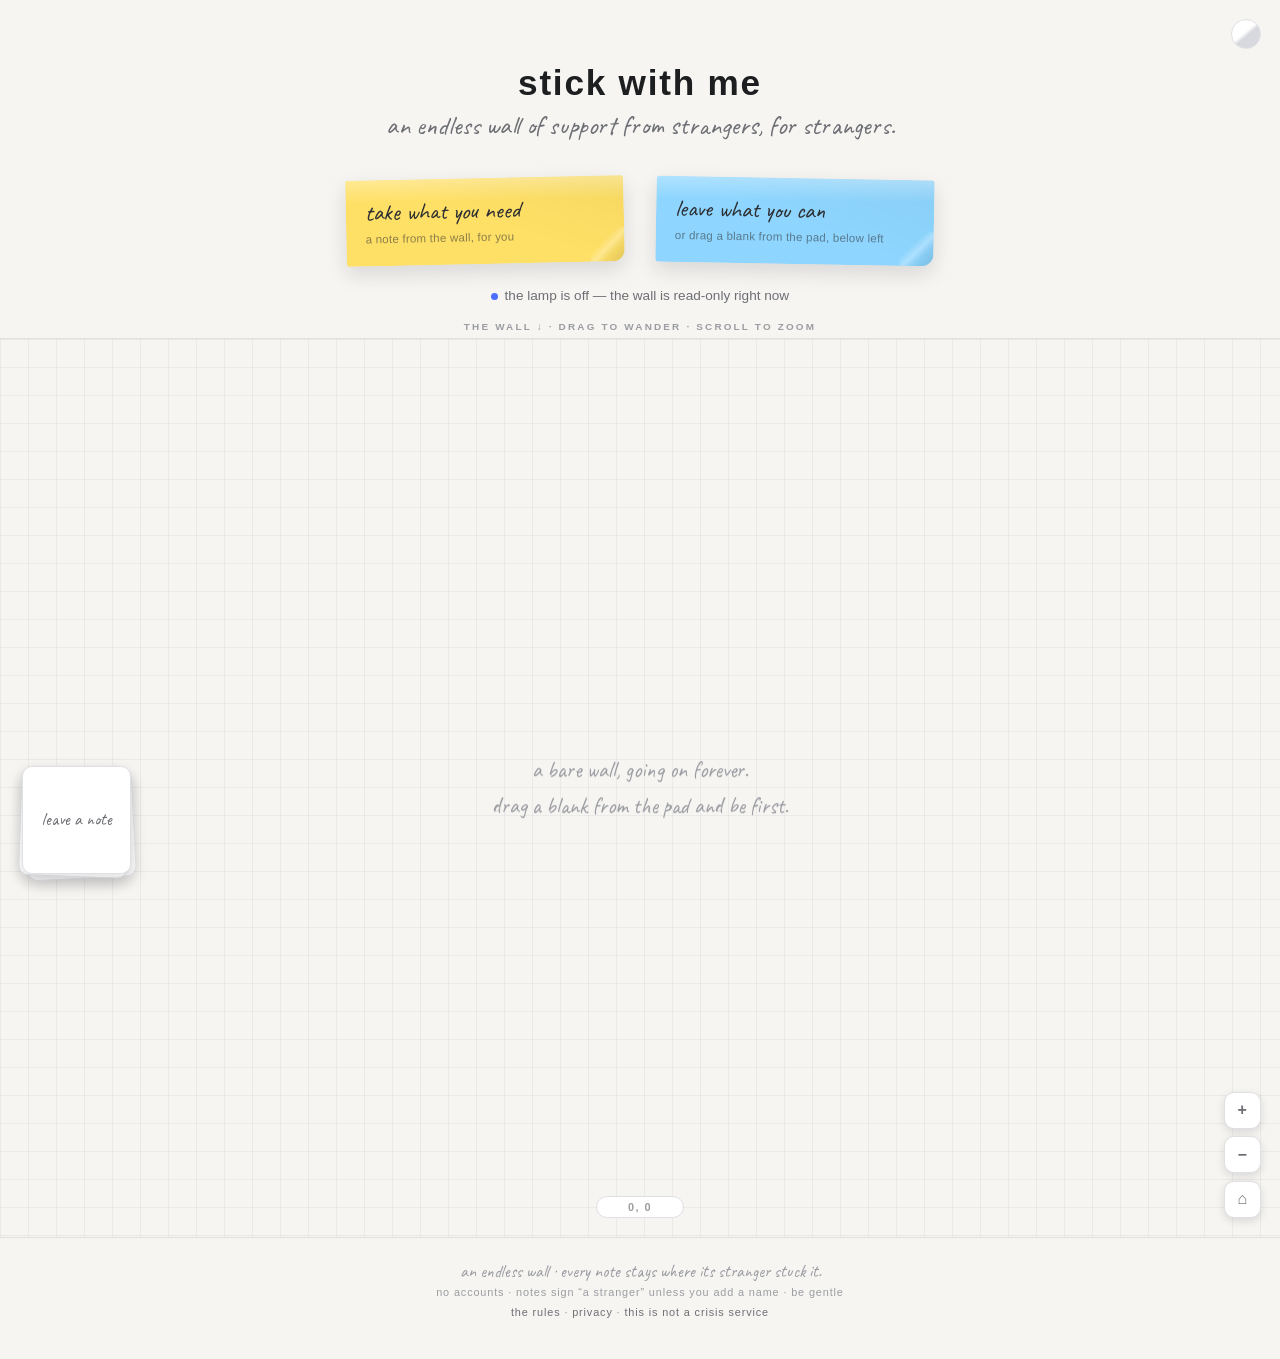
==== index.html @ aca6e8c4 "Rules, privacy, peeling, and a nudgeable draft Two documents the project needed before strangers arr" ====
<!DOCTYPE html>
<html lang="en">
<head>
  <meta charset="utf-8">
  <meta name="viewport" content="width=device-width, initial-scale=1">
  <title>stick with me</title>
  <meta name="description" content="An endless wall of support from strangers, for strangers. Take what you need; leave what you can.">

  <meta property="og:title" content="stick with me">
  <meta property="og:description" content="An endless wall of support from strangers, for strangers. Take what you need; leave what you can.">
  <meta property="og:type" content="website">
  <meta property="og:url" content="https://stick-with-me.com">

  <link rel="icon" href="assets/favicon.svg" type="image/svg+xml">
  <link rel="preload" href="fonts/caveat-400.woff2" as="font" type="font/woff2" crossorigin>
  <link rel="stylesheet" href="styles.css">
  <script>
    (function () {
      var t = localStorage.getItem('swm_theme');
      if (t === 'night') document.documentElement.setAttribute('data-theme', 'night');
    })();
  </script>
</head>
<body>

  <div class="ops">
    <a class="shelf-link" href="#" id="shelfLink" hidden>the shelf</a>
    <button class="lamp" id="lamp" type="button" aria-label="toggle the lamp"></button>
  </div>

  <header class="hero">
    <h1 class="t">stick with me</h1>
    <p class="tag">an endless wall of support from strangers, for strangers.</p>

    <div class="actions">
      <button class="act take" id="actTake" type="button">
        <span class="big">take what you need</span>
        <span class="small">a note from the wall, for you</span>
      </button>
      <button class="act leave" id="actLeave" type="button">
        <span class="big">leave what you can</span>
        <span class="small">or drag a blank from the pad, below left</span>
      </button>
    </div>

    <p class="p"><span class="dot"></span><span id="pres">the lamp is warming up&hellip;</span></p>
    <p class="say" id="say"></p>
    <p class="downhint" aria-hidden="true">the wall &darr; &middot; drag to wander &middot; scroll to zoom</p>
  </header>

  <main class="wall" id="wall" aria-label="the wall">
    <div class="space" id="space"></div>
    <div class="wallops">
      <button id="zin" type="button" aria-label="zoom in">+</button>
      <button id="zout" type="button" aria-label="zoom out">&minus;</button>
      <button id="home" type="button" aria-label="back to the notes">&#8962;</button>
    </div>
    <div class="coords" id="coords" title="where you are — the first note is (0, 0)">0, 0</div>
  </main>

  <div class="pad" id="pad" title="drag a blank onto the wall">
    <div class="sheet s3"></div>
    <div class="sheet s2"></div>
    <div class="sheet s1" id="padTop"><span>leave a note</span></div>
  </div>

  <div class="backbar" id="backbar" hidden><a href="./">back to the open wall</a></div>

  <footer class="tail">
    <p>an endless wall &middot; every note stays where its stranger stuck it.</p>
    <p class="fine">no accounts &middot; notes sign &ldquo;a stranger&rdquo; unless you add a name &middot; be gentle</p>
    <p class="fine links">
      <a href="terms.html">the rules</a> &middot;
      <a href="privacy.html">privacy</a> &middot;
      <a href="terms.html#help">this is not a crisis service</a>
    </p>
  </footer>

  <!-- take-one overlay -->
  <div class="veil" id="veil" hidden>
    <div class="bignote" id="bignote" role="dialog" aria-label="a note for you">
      <svg id="bigSvg" viewBox="0 0 100 100" aria-hidden="true"></svg>
      <p class="txt" id="bigTxt"></p>
      <p class="sg" id="bigSg"></p>
      <p class="where" id="bigWhere"></p>
      <div class="row">
        <button type="button" id="another">another</button>
        <button type="button" id="goThere">go there</button>
        <button type="button" id="keep">keep it</button>
      </div>
    </div>
  </div>

  <!-- the workbench: where your note is made -->
  <div class="veil" id="bench" hidden>
    <div class="benchcard" role="dialog" aria-label="your note">
      <div class="benchnote" id="benchNote">
        <svg id="benchSvg" viewBox="0 0 100 100" aria-hidden="true"></svg>
        <textarea id="bTa" maxlength="300" placeholder="something kind…"></textarea>
      </div>
      <div class="benchside">
        <div class="row modes">
          <button type="button" id="mText" class="fbtn on" title="write">Aa</button>
          <button type="button" id="mDraw" class="fbtn" title="doodle">&#9998;</button>
          <button type="button" id="bUndo" class="fbtn" title="undo stroke" hidden>&#8630;</button>
          <button type="button" id="bWipe" class="fbtn" title="clear doodle" hidden>&#10005;</button>
        </div>
        <div class="row" id="rowPaper"></div>
        <div class="row" id="rowInk"></div>
        <div class="row" id="rowFont"></div>
        <input id="bSign" maxlength="40" type="text" placeholder="— signed (optional)">
        <div class="benchops">
          <button type="button" id="bToss">toss it</button>
          <button type="button" id="bStick">stick it</button>
        </div>
        <p class="benchhint">quiet sets it too — two minutes and it sticks itself.</p>
      </div>
    </div>
  </div>

  <script>
  (function () {
    var WORKER_URL = "https://swm-wall.plotflow-io.workers.dev";
    var qs = new URLSearchParams(location.search);
    var wanted = (qs.get('wall') || '001').replace(/[^0-9]/g, '') || '001';
    var isArchive = qs.has('wall');

    var wallEl = document.getElementById('wall');
    var spaceEl = document.getElementById('space');
    var presEl = document.getElementById('pres');
    var sayEl = document.getElementById('say');
    var padEl = document.getElementById('pad');
    if (isArchive) { document.getElementById('backbar').hidden = false; padEl.hidden = true; }

    document.getElementById('lamp').addEventListener('click', function () {
      var night = document.documentElement.getAttribute('data-theme') === 'night';
      if (night) { document.documentElement.removeAttribute('data-theme'); localStorage.setItem('swm_theme', 'day'); }
      else { document.documentElement.setAttribute('data-theme', 'night'); localStorage.setItem('swm_theme', 'night'); }
    });

    var PAPERS = ['#ffe066', '#ff9fb0', '#8ed6ff', '#b6f2a8', '#ffc78a', '#d9b8ff', '#ffffff'];
    var INKS = ['#2c2d30', '#2456d6', '#c23b57', '#1e7a46', '#6b3fb8'];
    var FONTS = ['hand', 'type', 'plain'];
    function fontClass(f) { return 'f-' + (FONTS.indexOf(f) !== -1 ? f : 'hand'); }

    function el(tag, cls, text) {
      var d = document.createElement(tag);
      if (cls) d.className = cls;
      if (text != null) d.textContent = text;
      return d;
    }
    function tilt(seed) {
      var h = 0;
      for (var i = 0; i < seed.length; i++) h = (h * 31 + seed.charCodeAt(i)) >>> 0;
      return ((h % 500) / 100 - 2.5).toFixed(2);
    }
    function say(msg) {
      sayEl.textContent = msg;
      clearTimeout(say._t);
      say._t = setTimeout(function () { sayEl.textContent = ''; }, 4000);
    }

    /* doodle → svg */
    var SVGNS = 'http://www.w3.org/2000/svg';
    function drawStrokes(svg, strokes) {
      while (svg.firstChild) svg.removeChild(svg.firstChild);
      (strokes || []).forEach(function (s) {
        var pl = document.createElementNS(SVGNS, 'polyline');
        pl.setAttribute('points', s.map(function (p) {
          return (p[0] * 100).toFixed(1) + ',' + (p[1] * 100).toFixed(1);
        }).join(' '));
        svg.appendChild(pl);
      });
    }
    function noteSvg(strokes, ink) {
      var svg = document.createElementNS(SVGNS, 'svg');
      svg.setAttribute('viewBox', '0 0 100 100');
      svg.style.color = ink || INKS[0];
      drawStrokes(svg, strokes);
      return svg;
    }

    /* ---- peel tokens (this browser's own notes, briefly) ---- */
    var peels = {};
    try { peels = JSON.parse(localStorage.getItem('swm_peels') || '{}'); } catch (_) {}
    (function prune() {
      var now = Date.now(), changed = false;
      Object.keys(peels).forEach(function (id) {
        if (!peels[id] || peels[id].e < now) { delete peels[id]; changed = true; }
      });
      if (changed) localStorage.setItem('swm_peels', JSON.stringify(peels));
    })();
    function savePeels() { localStorage.setItem('swm_peels', JSON.stringify(peels)); }

    /* ================= camera =================
       cam is what's rendered; tgt is where the camera wants to be.
       A spring loop eases cam toward tgt — everything glides. */
    var cam = { x: 0, y: 0, z: 1 };
    var tgt = { x: 0, y: 0, z: 1 };
    var ZMIN = 0.2, ZMAX = 2.2;
    var coordsEl = document.getElementById('coords');
    var editingCoords = false;
    function applyCam() {
      spaceEl.style.transform =
        'translate(' + (-cam.x * cam.z) + 'px,' + (-cam.y * cam.z) + 'px) scale(' + cam.z + ')';
      if (!editingCoords) coordsEl.textContent = Math.round(cam.x) + ', ' + Math.round(cam.y);
    }
    var rafOn = false;
    function kick() { if (!rafOn) { rafOn = true; requestAnimationFrame(step); } }
    function step() {
      var dx = tgt.x - cam.x, dy = tgt.y - cam.y, dz = tgt.z - cam.z;
      cam.x += dx * 0.16; cam.y += dy * 0.16; cam.z += dz * 0.22;
      if (Math.abs(dx) < 0.4 && Math.abs(dy) < 0.4 && Math.abs(dz) < 0.0015) {
        cam.x = tgt.x; cam.y = tgt.y; cam.z = tgt.z;
        applyCam(); rafOn = false; return;
      }
      applyCam();
      requestAnimationFrame(step);
    }
    function screenToWorld(cx, cy) {
      var r = wallEl.getBoundingClientRect();
      return {
        x: (cx - (r.left + r.width / 2)) / cam.z + cam.x,
        y: (cy - (r.top + r.height / 2)) / cam.z + cam.y
      };
    }
    function zoomAt(cx, cy, factor) {
      var r = wallEl.getBoundingClientRect();
      var px = cx - (r.left + r.width / 2), py = cy - (r.top + r.height / 2);
      var wx = px / tgt.z + tgt.x, wy = py / tgt.z + tgt.y;
      tgt.z = Math.min(ZMAX, Math.max(ZMIN, tgt.z * factor));
      tgt.x = wx - px / tgt.z;
      tgt.y = wy - py / tgt.z;
      kick();
    }
    function glideTo(x, y, minZ) {
      tgt.x = x; tgt.y = y;
      if (minZ && tgt.z < minZ) tgt.z = 1;
      kick();
    }
    function jumpTo(x, y, z) {
      cam.x = tgt.x = x; cam.y = tgt.y = y;
      if (z) cam.z = tgt.z = z;
      applyCam();
    }
    function goHome(animate) {
      var pts = (st && st.notes.length ? st.notes.slice(-24) : [])
        .concat((st && st.drafts) || []);
      var hx = 0, hy = 0, hz = 1;
      if (pts.length) {
        var minx = 1e9, maxx = -1e9, miny = 1e9, maxy = -1e9, sx = 0, sy = 0;
        pts.forEach(function (p) {
          var px = p.x || 0, py = p.y || 0;
          sx += px; sy += py;
          if (px < minx) minx = px; if (px > maxx) maxx = px;
          if (py < miny) miny = py; if (py > maxy) maxy = py;
        });
        var r = wallEl.getBoundingClientRect();
        var spanX = (maxx - minx) + 700, spanY = (maxy - miny) + 700;
        hx = sx / pts.length;
        hy = sy / pts.length;
        hz = Math.min(1.1, Math.max(ZMIN, Math.min(r.width / spanX, r.height / spanY)));
      }
      if (animate) { tgt.x = hx; tgt.y = hy; tgt.z = hz; kick(); }
      else jumpTo(hx, hy, hz);
    }
    /* type an address, go there */
    coordsEl.addEventListener('click', function () {
      if (editingCoords) return;
      editingCoords = true;
      var input = document.createElement('input');
      input.type = 'text';
      input.value = Math.round(tgt.x) + ', ' + Math.round(tgt.y);
      coordsEl.textContent = '';
      coordsEl.appendChild(input);
      input.focus(); input.select();
      function done(go) {
        if (!editingCoords) return;
        editingCoords = false;
        if (go) {
          var m2 = input.value.match(/(-?\d+(?:\.\d+)?)[,\s]+(-?\d+(?:\.\d+)?)/);
          if (m2) glideTo(parseFloat(m2[1]), parseFloat(m2[2]));
          else say('coordinates look like: 120, -450');
        }
        coordsEl.textContent = Math.round(cam.x) + ', ' + Math.round(cam.y);
      }
      input.addEventListener('keydown', function (e) {
        if (e.key === 'Enter') done(true);
        else if (e.key === 'Escape') done(false);
        e.stopPropagation();
      });
      input.addEventListener('blur', function () { done(false); });
      input.addEventListener('pointerdown', function (e) { e.stopPropagation(); });
    });

    document.getElementById('home').addEventListener('click', function () { goHome(true); });
    document.getElementById('zin').addEventListener('click', function () {
      var r = wallEl.getBoundingClientRect();
      zoomAt(r.left + r.width / 2, r.top + r.height / 2, 1.3);
    });
    document.getElementById('zout').addEventListener('click', function () {
      var r = wallEl.getBoundingClientRect();
      zoomAt(r.left + r.width / 2, r.top + r.height / 2, 1 / 1.3);
    });

    var pans = {}, pinch = null;
    var vel = { x: 0, y: 0, t: 0 };
    wallEl.addEventListener('pointerdown', function (e) {
      if (e.target.closest('.note') || e.target.closest('.wallops') || e.target.closest('.coords')) return;
      pans[e.pointerId] = { x: e.clientX, y: e.clientY };
      wallEl.setPointerCapture(e.pointerId);
      var ids = Object.keys(pans);
      if (ids.length === 2) {
        var a = pans[ids[0]], b = pans[ids[1]];
        pinch = { d: Math.hypot(a.x - b.x, a.y - b.y) };
      }
      vel = { x: 0, y: 0, t: performance.now() };
      tgt.x = cam.x; tgt.y = cam.y; /* grabbing the wall stops any glide */
      wallEl.classList.add('grabbing');
    });
    wallEl.addEventListener('pointermove', function (e) {
      var p = pans[e.pointerId];
      if (!p) return;
      var ids = Object.keys(pans);
      if (ids.length === 1) {
        var dx = (e.clientX - p.x) / cam.z, dy = (e.clientY - p.y) / cam.z;
        cam.x -= dx; cam.y -= dy;
        tgt.x = cam.x; tgt.y = cam.y;   /* rigid under the finger */
        var now = performance.now(), dt = Math.max(1, now - vel.t);
        vel.x = vel.x * 0.6 + (dx / dt) * 0.4;
        vel.y = vel.y * 0.6 + (dy / dt) * 0.4;
        vel.t = now;
        applyCam();
      }
      p.x = e.clientX; p.y = e.clientY;
      if (ids.length === 2 && pinch) {
        var a = pans[ids[0]], b = pans[ids[1]];
        var d = Math.hypot(a.x - b.x, a.y - b.y);
        if (d > 0 && pinch.d > 0) zoomAt((a.x + b.x) / 2, (a.y + b.y) / 2, d / pinch.d);
        pinch.d = d;
      }
    });
    function panEnd(e) {
      var had = pans[e.pointerId];
      delete pans[e.pointerId];
      if (Object.keys(pans).length < 2) pinch = null;
      if (!Object.keys(pans).length) {
        wallEl.classList.remove('grabbing');
        if (had && performance.now() - vel.t < 90) {
          /* let go while moving: the wall keeps its momentum */
          tgt.x = cam.x - vel.x * 160;
          tgt.y = cam.y - vel.y * 160;
          kick();
        }
      }
    }
    wallEl.addEventListener('pointerup', panEnd);
    wallEl.addEventListener('pointercancel', panEnd);
    wallEl.addEventListener('wheel', function (e) {
      e.preventDefault();
      zoomAt(e.clientX, e.clientY, e.deltaY < 0 ? 1.12 : 1 / 1.12);
    }, { passive: false });

    /* ================= state ================= */
    var st = null;
    var ws = null, wsOk = false, pendingStart = false;
    /* my draft lives in the workbench */
    var mine = null; /* {color, ink, font, text, sign, strokes, x, y} */

    function presenceLine() {
      if (isArchive) return 'wall ' + wanted + ', kept — ' + st.notes.length + ' notes';
      if (!wsOk) return 'the lamp is off — the wall is read-only right now';
      var c = st.presence || 1;
      var who = c <= 1 ? 'you are here alone'
        : c === 2 ? 'one stranger is here with you'
        : (c - 1) + ' strangers are here with you';
      return who + ' · ' + st.notes.length + ' notes on the wall';
    }

    /* ---- take one ---- */
    var veil = document.getElementById('veil');
    var lastTaken = null;
    function takeOne() {
      if (!st || !st.notes.length) { say('the wall is bare — be the first to leave one.'); return; }
      var n = st.notes[Math.floor(Math.random() * st.notes.length)];
      lastTaken = n;
      document.getElementById('bigTxt').textContent = n.text;
      document.getElementById('bigSg').textContent = '— ' + (n.name || 'a stranger');
      document.getElementById('bigWhere').textContent = 'stuck at ( ' + Math.round(n.x || 0) + ', ' + Math.round(n.y || 0) + ' )';
      var bn = document.getElementById('bignote');
      bn.className = 'bignote ' + fontClass(n.font);
      bn.style.setProperty('--paper', n.color || PAPERS[0]);
      document.getElementById('bigTxt').style.color = n.ink || INKS[0];
      var bs = document.getElementById('bigSvg');
      bs.style.color = n.ink || INKS[0];
      drawStrokes(bs, n.strokes);
      bn.style.transform = 'rotate(' + tilt(n.id) + 'deg)';
      veil.hidden = false;
    }
    document.getElementById('actTake').addEventListener('click', takeOne);
    document.getElementById('another').addEventListener('click', takeOne);
    document.getElementById('goThere').addEventListener('click', function () {
      if (!lastTaken) return;
      veil.hidden = true;
      glideTo(lastTaken.x || 0, lastTaken.y || 0, 0.8);
      wallEl.scrollIntoView({ behavior: 'smooth', block: 'start' });
    });
    document.getElementById('keep').addEventListener('click', function () { veil.hidden = true; });
    veil.addEventListener('click', function (e) { if (e.target === veil) veil.hidden = true; });
    document.addEventListener('keydown', function (e) {
      if (e.key === 'Escape') veil.hidden = true;
    });

    /* ================= the workbench ================= */
    var bench = document.getElementById('bench');
    var benchNote = document.getElementById('benchNote');
    var benchSvg = document.getElementById('benchSvg');
    var bTa = document.getElementById('bTa');
    var bSign = document.getElementById('bSign');
    var drawing = false;

    /* keep the wall copy of my draft in step with the bench */
    function syncMine() {
      if (!mine || !st) return;
      var i = (st.drafts || []).findIndex(function (d) { return d.gid === st.you; });
      if (i !== -1) {
        st.drafts[i].text = mine.text;
        st.drafts[i].color = mine.color;
        st.drafts[i].ink = mine.ink;
        st.drafts[i].font = mine.font;
        st.drafts[i].strokes = mine.strokes;
        st.drafts[i].x = mine.x;
        st.drafts[i].y = mine.y;
      }
      render();
    }

    function benchApply() {
      if (!mine) return;
      benchNote.className = 'benchnote ' + fontClass(mine.font) + (drawing ? ' drawing' : '');
      benchNote.style.setProperty('--paper', mine.color);
      benchNote.style.color = mine.ink;
      benchSvg.style.color = mine.ink;
      drawStrokes(benchSvg, mine.strokes);
      document.getElementById('bUndo').hidden = !drawing;
      document.getElementById('bWipe').hidden = !drawing;
    }

    function openBench() {
      bench.hidden = false;
      benchApply();
      buildTray();
      syncMine();
      bTa.value = mine.text || '';
      bSign.value = mine.sign || '';
      if (!drawing) setTimeout(function () { bTa.focus(); }, 60);
    }
    function closeBench() { bench.hidden = true; drawing = false; }

    /* mode toggle */
    document.getElementById('mText').addEventListener('click', function () {
      drawing = false;
      this.classList.add('on');
      document.getElementById('mDraw').classList.remove('on');
      benchApply();
      bTa.focus();
    });
    document.getElementById('mDraw').addEventListener('click', function () {
      drawing = true;
      this.classList.add('on');
      document.getElementById('mText').classList.remove('on');
      benchApply();
    });
    document.getElementById('bUndo').addEventListener('click', function () {
      if (!mine || !mine.strokes.length) return;
      mine.strokes.pop();
      benchApply(); scheduleDoodle();
    });
    document.getElementById('bWipe').addEventListener('click', function () {
      if (!mine) return;
      mine.strokes = [];
      benchApply(); scheduleDoodle();
    });

    /* stroke capture */
    var liveStroke = null;
    benchNote.addEventListener('pointerdown', function (e) {
      if (!drawing || !mine) return;
      if (mine.strokes.length >= 24) { say('the doodle is full — undo a line to draw more.'); return; }
      e.preventDefault();
      try { benchNote.setPointerCapture(e.pointerId); } catch (_) {}
      var r = benchNote.getBoundingClientRect();
      liveStroke = [[(e.clientX - r.left) / r.width, (e.clientY - r.top) / r.height]];
      mine.strokes.push(liveStroke);
    });
    benchNote.addEventListener('pointermove', function (e) {
      if (!drawing || !liveStroke) return;
      var r = benchNote.getBoundingClientRect();
      var x = (e.clientX - r.left) / r.width, y = (e.clientY - r.top) / r.height;
      var last = liveStroke[liveStroke.length - 1];
      if (Math.hypot(x - last[0], y - last[1]) < 0.012) return;
      if (liveStroke.length < 200) liveStroke.push([Math.min(1, Math.max(0, x)), Math.min(1, Math.max(0, y))]);
      drawStrokes(benchSvg, mine.strokes);
    });
    function strokeEnd() {
      if (liveStroke) {
        if (liveStroke.length < 2) mine.strokes.pop(); /* a tap is not a line */
        liveStroke = null;
        benchApply(); scheduleDoodle();
      }
    }
    benchNote.addEventListener('pointerup', strokeEnd);
    benchNote.addEventListener('pointercancel', strokeEnd);

    /* tray */
    function buildTray() {
      var rowP = document.getElementById('rowPaper');
      var rowI = document.getElementById('rowInk');
      var rowF = document.getElementById('rowFont');
      rowP.textContent = ''; rowI.textContent = ''; rowF.textContent = '';
      PAPERS.forEach(function (p) {
        var s = el('button', 'swatch' + (mine && mine.color === p ? ' on' : ''));
        s.type = 'button'; s.style.background = p;
        s.addEventListener('click', function () {
          mine.color = p; benchApply(); markOn(rowP, s); scheduleStyle();
        });
        rowP.appendChild(s);
      });
      INKS.forEach(function (ink) {
        var s = el('button', 'swatch' + (mine && mine.ink === ink ? ' on' : ''));
        s.type = 'button'; s.style.background = ink;
        s.addEventListener('click', function () {
          mine.ink = ink; benchApply(); markOn(rowI, s); scheduleStyle();
        });
        rowI.appendChild(s);
      });
      FONTS.forEach(function (f) {
        var b = el('button', 'fbtn ' + f + (mine && mine.font === f ? ' on' : ''), 'Aa');
        b.type = 'button';
        b.addEventListener('click', function () {
          mine.font = f; benchApply(); markOn(rowF, b); scheduleStyle();
        });
        rowF.appendChild(b);
      });
      function markOn(row, elx) {
        row.querySelectorAll('.on').forEach(function (x2) { x2.classList.remove('on'); });
        elx.classList.add('on');
      }
    }

    /* debounced senders */
    var tWrite = null, tStyle = null, tDoodle = null;
    bTa.addEventListener('input', function () {
      if (!mine) return;
      mine.text = bTa.value;
      syncMine();
      clearTimeout(tWrite);
      tWrite = setTimeout(function () { send({ t: 'write', text: mine.text }); }, 250);
    });
    bSign.addEventListener('change', function () {
      if (!mine) return;
      mine.sign = bSign.value;
      send({ t: 'sign', name: mine.sign });
    });
    function scheduleStyle() {
      syncMine();
      clearTimeout(tStyle);
      tStyle = setTimeout(function () {
        send({ t: 'style', color: mine.color, ink: mine.ink, font: mine.font });
      }, 250);
    }
    function scheduleDoodle() {
      syncMine();
      clearTimeout(tDoodle);
      tDoodle = setTimeout(function () { send({ t: 'doodle', strokes: mine.strokes }); }, 400);
    }

    /* stick / toss — sequenced so the engine throttle drops nothing.
       A watchdog resends the release, then recycles the socket: a writer
       must never be stranded by a silently dead connection. */
    var releaseWatch = null;
    function armReleaseWatch() {
      clearTimeout(releaseWatch);
      releaseWatch = setTimeout(function () {
        if (!mine) return;             /* ink or gone arrived — all good */
        send({ t: 'release' });
        releaseWatch = setTimeout(function () {
          if (!mine) return;
          try { ws.close(); } catch (_) {} /* reconnect + state resync decide it */
        }, 3000);
      }, 3000);
    }
    document.getElementById('bStick').addEventListener('click', function () {
      if (!mine) return;
      var b = this; b.disabled = true;
      clearTimeout(tWrite); clearTimeout(tDoodle);
      send({ t: 'write', text: bTa.value });
      setTimeout(function () { send({ t: 'doodle', strokes: mine.strokes }); }, 170);
      setTimeout(function () { send({ t: 'release' }); b.disabled = false; armReleaseWatch(); }, 360);
    });
    document.getElementById('bToss').addEventListener('click', function () {
      if (!mine) return;
      clearTimeout(tWrite); clearTimeout(tDoodle);
      send({ t: 'write', text: '' });
      setTimeout(function () { send({ t: 'doodle', strokes: [] }); }, 170);
      setTimeout(function () { send({ t: 'release' }); }, 360);
    });
    bench.addEventListener('click', function (e) {
      if (e.target === bench) closeBench(); /* click outside: bench closes, draft stays on the wall */
    });

    /* ---- start a draft ---- */
    function startDraft(x, y) {
      if (!wsOk) { say('the lamp is off — writing is closed right now.'); return; }
      if (mine) { openBench(); return; }
      pendingStart = true;
      send({ t: 'start', x: x, y: y });
    }
    document.getElementById('actLeave').addEventListener('click', function () {
      startDraft(cam.x + (Math.random() - 0.5) * 240, cam.y + (Math.random() - 0.5) * 240);
      wallEl.scrollIntoView({ behavior: 'smooth', block: 'start' });
    });

    /* ---- the pad ---- */
    var ghost = null;
    function padDown(e) {
      if (isArchive || !wsOk || mine) {
        if (mine) { say('finish your note first.'); openBench(); }
        else if (!wsOk) say('the lamp is off — writing is closed right now.');
        return;
      }
      e.preventDefault();
      ghost = el('div', 'dragghost');
      document.body.appendChild(ghost);
      moveGhost(e);
      document.addEventListener('pointermove', moveGhost);
      document.addEventListener('pointerup', padUp, { once: true });
      document.addEventListener('pointercancel', function () {
        document.removeEventListener('pointermove', moveGhost);
        clearDropspot();
        if (ghost) { ghost.remove(); ghost = null; }
      }, { once: true });
    }
    var dropspot = null;
    function moveGhost(e) {
      if (!ghost) return;
      ghost.style.left = e.clientX + 'px';
      ghost.style.top = e.clientY + 'px';
      var r = wallEl.getBoundingClientRect();
      var over = e.clientY > r.top && e.clientY < r.bottom && e.clientX > r.left && e.clientX < r.right;
      ghost.classList.toggle('over', over);
      /* show the wall exactly where this will land */
      if (over) {
        if (!dropspot) { dropspot = el('div', 'dropspot'); spaceEl.appendChild(dropspot); }
        var w = screenToWorld(e.clientX, e.clientY);
        dropspot.style.left = w.x + 'px';
        dropspot.style.top = w.y + 'px';
      } else if (dropspot) {
        dropspot.remove(); dropspot = null;
      }
    }
    function clearDropspot() { if (dropspot) { dropspot.remove(); dropspot = null; } }
    function padUp(e) {
      document.removeEventListener('pointermove', moveGhost);
      clearDropspot();
      if (!ghost) return;
      ghost.remove(); ghost = null;
      var r = wallEl.getBoundingClientRect();
      if (e.clientY > r.top && e.clientY < r.bottom && e.clientX > r.left && e.clientX < r.right) {
        var w = screenToWorld(e.clientX, e.clientY);
        startDraft(w.x, w.y);
      }
    }
    document.getElementById('padTop').addEventListener('pointerdown', padDown);

    /* ================= render ================= */
    function place(d, x, y, seed) {
      d.style.left = (x || 0) + 'px';
      d.style.top = (y || 0) + 'px';
      d.style.setProperty('--tilt', tilt(seed) + 'deg');
      d.style.transform = 'translate(-50%,-50%) rotate(' + tilt(seed) + 'deg)';
    }
    function peelable(id) { return peels[id] && peels[id].e > Date.now(); }

    var draggingDraft = false;
    function render() {
      /* never rebuild the wall out from under a note being moved */
      if (draggingDraft) { presEl.textContent = presenceLine(); return; }
      spaceEl.textContent = '';
      presEl.textContent = presenceLine();

      st.notes.forEach(function (n) {
        var d = el('div', 'note ' + fontClass(n.font) + (n.text.length > 90 ? ' longtext' : ''));
        d.style.setProperty('--paper', n.color || PAPERS[0]);
        d.style.color = n.ink || INKS[0];
        place(d, n.x, n.y, n.id);
        d.title = '( ' + Math.round(n.x || 0) + ', ' + Math.round(n.y || 0) + ' )';
        if (n.strokes && n.strokes.length) d.appendChild(noteSvg(n.strokes, n.ink));
        d.appendChild(el('span', 'notetext', n.text));
        d.appendChild(el('span', 'sg', '— ' + (n.name || 'a stranger')));
        if (peelable(n.id) && !isArchive) {
          var pb = el('button', 'peelbtn', 'peel');
          pb.type = 'button';
          pb.title = 'take your note back (yours, briefly)';
          pb.addEventListener('pointerdown', function (e) { e.stopPropagation(); });
          pb.addEventListener('click', function (e) {
            e.stopPropagation();
            doPeel(n.id, d);
          });
          d.appendChild(pb);
        }
        spaceEl.appendChild(d);
      });

      (st.drafts || []).forEach(function (dr) {
        var isMe = mine && dr.gid === st.you;
        var d = el('div', 'note live ' + fontClass(isMe ? mine.font : dr.font) + (isMe ? ' yours' : ''));
        d.style.setProperty('--paper', (isMe ? mine.color : dr.color) || '#ffffff');
        d.style.color = (isMe ? mine.ink : dr.ink) || INKS[0];
        place(d, dr.x, dr.y, dr.gid);
        var strokes = isMe ? mine.strokes : dr.strokes;
        if (strokes && strokes.length) d.appendChild(noteSvg(strokes, isMe ? mine.ink : dr.ink));
        d.appendChild(el('span', 'who', isMe ? '✎ you — tap to edit' : '✎ a stranger'));
        var span = el('span', 'notetext', (isMe ? mine.text : dr.text) || '');
        d.appendChild(span);
        span.appendChild(el('span', 'caret'));
        if (isMe) {
          d.appendChild(el('span', 'grip', 'drag to move · tap to edit'));
          makeDraftDraggable(d);
        }
        spaceEl.appendChild(d);
      });

      if (!st.notes.length && !(st.drafts || []).length) {
        var e0 = el('p', 'bare', isArchive ? '' : 'a bare wall, going on forever.\ndrag a blank from the pad and be first.');
        e0.style.left = '0px'; e0.style.top = '0px';
        spaceEl.appendChild(e0);
      }
    }

    /* your draft can be nudged around the wall until it sets */
    function makeDraftDraggable(d) {
      d.addEventListener('pointerdown', function (e) {
        e.stopPropagation();          /* the wall must not pan under it */
        if (!mine) return;
        var moved = false, tPlace = null;
        var w0 = screenToWorld(e.clientX, e.clientY);
        var offx = mine.x - w0.x, offy = mine.y - w0.y;
        draggingDraft = true;
        d.classList.add('shifting');

        function onMove(ev) {
          if (!mine) return;
          var w = screenToWorld(ev.clientX, ev.clientY);
          var nx = w.x + offx, ny = w.y + offy;
          if (Math.hypot(nx - mine.x, ny - mine.y) > 1) moved = true;
          mine.x = nx; mine.y = ny;
          d.style.left = nx + 'px';
          d.style.top = ny + 'px';
          clearTimeout(tPlace);
          tPlace = setTimeout(function () { send({ t: 'place', x: mine.x, y: mine.y }); }, 200);
        }
        function onUp() {
          document.removeEventListener('pointermove', onMove);
          document.removeEventListener('pointerup', onUp);
          document.removeEventListener('pointercancel', onUp);
          draggingDraft = false;
          d.classList.remove('shifting');
          if (moved) {
            clearTimeout(tPlace);
            send({ t: 'place', x: mine.x, y: mine.y });
            syncMine();
          } else {
            openBench();              /* a tap, not a drag */
          }
        }
        document.addEventListener('pointermove', onMove);
        document.addEventListener('pointerup', onUp);
        document.addEventListener('pointercancel', onUp);
      });
    }

    function doPeel(id, noteEl) {
      fetch(WORKER_URL + '/wall/' + wanted + '/peel', {
        method: 'POST',
        headers: { 'content-type': 'application/json' },
        body: JSON.stringify({ id: id, token: peels[id].t })
      }).then(function (r) { return r.json(); }).then(function (out) {
        if (out.ok) {
          delete peels[id]; savePeels();
          st.notes = st.notes.filter(function (n) { return n.id !== id; });
          say('peeled — the hour is yours again.');
          /* let it curl off the wall before the list catches up */
          if (noteEl) {
            noteEl.classList.add('peeling');
            setTimeout(render, 620);
          } else render();
        } else {
          say(out.error || 'could not peel it.');
        }
      }).catch(function () { say('could not reach the wall.'); });
    }

    /* ================= live ================= */
    function send(m) { if (ws && ws.readyState === 1) ws.send(JSON.stringify(m)); }

    var hb = null, lastPong = 0;
    function connect() {
      if (!WORKER_URL || isArchive) return;
      ws = new WebSocket(WORKER_URL.replace(/^http/, 'ws') + '/wall/' + wanted + '/live');
      ws.onopen = function () {
        wsOk = true;
        lastPong = Date.now();
        clearInterval(hb);
        hb = setInterval(function () {
          if (ws.readyState !== 1) return;
          if (Date.now() - lastPong > 65000) { try { ws.close(); } catch (_) {} return; }
          ws.send('ping');
        }, 25000);
      };
      ws.onclose = function () {
        wsOk = false; mine = null; closeBench();
        clearInterval(hb);
        if (st) render();
        setTimeout(connect, 3000);
      };
      ws.onmessage = function (evt) {
        if (evt.data === 'pong') { lastPong = Date.now(); return; }
        var m; try { m = JSON.parse(evt.data); } catch (_) { return; }
        if (m.t === 'state') {
          var you = m.you;
          var first = !st || !st.you;
          st = m; st.you = you;
          render();
          if (first && !qs.get('at')) goHome(false);
        } else if (m.t === 'presence') {
          st.presence = m.count; presEl.textContent = presenceLine();
        } else if (m.t === 'draft') {
          if (m.gid === st.you) {
            if (pendingStart && !mine) {
              mine = { color: m.color, ink: m.ink || INKS[0], font: m.font || 'hand', text: '', sign: '', strokes: [], x: m.x, y: m.y };
              pendingStart = false;
              /* your draft belongs on the wall too — that's what you nudge */
              if (!(st.drafts || []).some(function (d) { return d.gid === m.gid; })) {
                st.drafts.push({ gid: m.gid, text: '', color: m.color, ink: m.ink, font: m.font, strokes: [], x: m.x, y: m.y });
              }
              glideTo(m.x, m.y, 0.8);
              openBench();
            }
          } else {
            var i = (st.drafts || []).findIndex(function (d) { return d.gid === m.gid; });
            if (i === -1) st.drafts.push({ gid: m.gid, text: m.text, color: m.color, ink: m.ink, font: m.font, strokes: m.strokes || [], x: m.x, y: m.y });
            else { st.drafts[i].text = m.text; }
          }
          render();
        } else if (m.t === 'doodle') {
          var k = (st.drafts || []).findIndex(function (d) { return d.gid === m.gid; });
          if (k !== -1) { st.drafts[k].strokes = m.strokes || []; render(); }
        } else if (m.t === 'placed') {
          var q = (st.drafts || []).findIndex(function (d) { return d.gid === m.gid; });
          if (q !== -1) { st.drafts[q].x = m.x; st.drafts[q].y = m.y; render(); }
        } else if (m.t === 'style') {
          var j = (st.drafts || []).findIndex(function (d) { return d.gid === m.gid; });
          if (j !== -1) {
            st.drafts[j].color = m.color; st.drafts[j].ink = m.ink; st.drafts[j].font = m.font;
            render();
          }
        } else if (m.t === 'gone') {
          st.drafts = (st.drafts || []).filter(function (d) { return d.gid !== m.gid; });
          if (m.gid === st.you) { mine = null; closeBench(); }
          render();
        } else if (m.t === 'ink') {
          st.notes.push(m.note);
          st.drafts = (st.drafts || []).filter(function (d) { return d.gid !== m.gid; });
          if (m.gid === st.you) {
            mine = null; closeBench();
            say('stuck. someone will find it.');
          }
          render();
        } else if (m.t === 'yours') {
          peels[m.id] = { t: m.peel, e: m.exp };
          savePeels();
          render(); /* the peel button appears */
        } else if (m.t === 'refresh') {
          fetchState().then(function (s) {
            var you = st && st.you;
            st.notes = s.notes; st.presence = s.presence;
            st.you = you;
            render();
          });
        } else if (m.t === 'deny') {
          pendingStart = false;
          say(m.reason);
        }
      };
    }

    /* ================= boot ================= */
    function fetchState() {
      if (WORKER_URL && !isArchive) {
        return fetch(WORKER_URL + '/wall/' + wanted).then(function (r) {
          if (!r.ok) throw new Error('engine ' + r.status);
          return r.json();
        }).catch(function () {
          return fetch('data/wall-' + wanted + '.json').then(function (r) { return r.json(); });
        });
      }
      return fetch('data/wall-' + wanted + '.json').then(function (r) {
        if (!r.ok) throw new Error('no wall ' + wanted);
        return r.json();
      });
    }

    Promise.all([
      fetchState(),
      fetch('data/archive.json').then(function (r) { return r.ok ? r.json() : { walls: [] }; })
    ]).then(function (res) {
      st = res[0];
      st.notes = st.notes || [];
      st.drafts = st.drafts || [];
      if (res[1].walls && res[1].walls.length) {
        var sl = document.getElementById('shelfLink');
        sl.hidden = false;
        sl.href = '?wall=' + res[1].walls[res[1].walls.length - 1].id;
      }
      render();
      var at = (qs.get('at') || '').split(',').map(Number);
      if (at.length === 2 && isFinite(at[0]) && isFinite(at[1])) {
        jumpTo(at[0], at[1], 1);
        setTimeout(function () { wallEl.scrollIntoView({ behavior: 'smooth' }); }, 400);
      } else {
        goHome(false);
      }
      connect();
    }).catch(function (err) {
      wallEl.className = 'wallerror';
      wallEl.textContent = 'the wall is unreachable. (' + err.message + ')';
    });
  })();
  </script>

</body>
</html>
---- styles.css ----
/* =========================================================================
   stick with me — the studio table
   A bright, endless canvas of support notes. Day is the default;
   the lamp switches the studio to night.
   ========================================================================= */

@font-face {
  font-family: "Caveat";
  src: url("fonts/caveat-400.woff2") format("woff2");
  font-display: swap;
}
@font-face {
  font-family: "Special Elite";
  src: url("fonts/specialelite-400.woff2") format("woff2");
  font-display: swap;
}

:root {
  --hand: "Caveat", cursive;
  --type: "Special Elite", "Courier New", monospace;
  --sans: -apple-system, BlinkMacSystemFont, "Segoe UI", Arial, sans-serif;
  --blue: #4c6fff;
  --blue-deep: #3a55c4;

  /* day studio */
  --table: #f6f5f2;
  --gridline: rgba(0, 0, 0, 0.045);
  --chrome: #1d1e20;
  --chrome-dim: #6d6f74;
  --chrome-faint: #9b9da2;
  --card: #ffffff;
  --card-line: #dfe0e4;
  --note-shadow: rgba(20, 20, 30, 0.13);
  --note-shadow-big: rgba(20, 20, 30, 0.22);
}
:root[data-theme="night"] {
  --table: #1b1c1f;
  --gridline: rgba(255, 255, 255, 0.05);
  --chrome: #ececee;
  --chrome-dim: #a2a4aa;
  --chrome-faint: #6d6f74;
  --card: #26272b;
  --card-line: #3a3b41;
  --note-shadow: rgba(0, 0, 0, 0.45);
  --note-shadow-big: rgba(0, 0, 0, 0.6);
}

* { box-sizing: border-box; }
html { -webkit-text-size-adjust: 100%; }
body {
  margin: 0;
  min-height: 100svh;
  background: var(--table);
  color: var(--chrome);
  font-family: var(--sans);
  -webkit-font-smoothing: antialiased;
  transition: background 400ms ease;
}

/* ---- top-right ops ---- */
.ops { position: fixed; right: 1.2rem; top: 1.2rem; z-index: 30; display: flex; gap: 0.9rem; align-items: center; }
.lamp {
  width: 30px; height: 30px; border-radius: 50%; border: 1.5px solid var(--card-line);
  cursor: pointer; padding: 0;
  background: linear-gradient(140deg, #fff 45%, #d8d9de 55%);
  transition: transform 200ms ease;
}
.lamp:hover { transform: rotate(25deg); }
:root[data-theme="night"] .lamp { background: linear-gradient(140deg, #3a3b41 45%, #101114 55%); }
.shelf-link {
  font-size: 0.68rem; font-weight: 600; letter-spacing: 0.12em;
  text-transform: uppercase; color: var(--chrome-dim); text-decoration: none;
}
.shelf-link:hover { color: var(--blue); }

/* ---- the front door ---- */
.hero { position: relative; z-index: 1; text-align: center; padding: clamp(2.4rem, 7vh, 4rem) 1rem 0.4rem; }
.hero .t {
  font-weight: 800;
  font-size: clamp(1.5rem, 4.2vw, 2.2rem);
  letter-spacing: 0.05em;
  margin: 0;
}
.hero .tag {
  font-family: var(--hand);
  font-size: clamp(1.3rem, 3vw, 1.65rem);
  color: var(--chrome-dim);
  margin: 0.4rem 0 0;
}

.actions {
  display: flex; justify-content: center; align-items: stretch;
  gap: clamp(1rem, 3vw, 2rem);
  flex-wrap: wrap;
  margin: clamp(1.5rem, 4vh, 2.4rem) auto 0;
}
.act {
  all: unset; cursor: pointer;
  width: min(15rem, 78vw);
  padding: 1.1rem 1.2rem 1.3rem;
  border-radius: 12px;
  text-align: left;
  box-shadow: 0 8px 20px var(--note-shadow);
  transition: transform 0.18s ease, box-shadow 0.18s ease;
}
.act:hover, .act:focus-visible { transform: translateY(-3px) rotate(0deg) !important; box-shadow: 0 14px 30px var(--note-shadow-big); }
.act .big { display: block; font-family: var(--hand); font-size: 1.5rem; line-height: 1.2; color: #2c2d30; }
.act .small { display: block; margin-top: 0.4rem; font-size: 0.72rem; letter-spacing: 0.02em; color: rgba(44, 45, 48, 0.55); }
.act {
  background:
    linear-gradient(180deg, rgba(255, 255, 255, 0.30), rgba(255, 255, 255, 0) 26%),
    linear-gradient(200deg, rgba(0, 0, 0, 0.04), transparent 50%),
    var(--paper, #ffe066);
  border-radius: 3px 3px 12px 4px;
  position: relative; overflow: hidden;
}
.act::after {
  content: ""; position: absolute; right: 0; bottom: 0;
  width: 34px; height: 34px; pointer-events: none;
  background: linear-gradient(315deg,
    rgba(0, 0, 0, 0.12) 0%, rgba(0, 0, 0, 0.04) 30%,
    rgba(255, 255, 255, 0.28) 46%, transparent 62%);
  border-radius: 0 0 12px 0;
}
.act.take { --paper: #ffe066; transform: rotate(-1.2deg); }
.act.leave { --paper: #8ed6ff; transform: rotate(1deg); }

.hero .p { font-size: 0.85rem; color: var(--chrome-dim); margin: 1.5rem 0 0; }
.hero .p .dot {
  display: inline-block; width: 7px; height: 7px; border-radius: 50%;
  background: var(--blue); margin-right: 0.5em;
  animation: pulse 2.4s ease-in-out infinite;
}
@keyframes pulse { 0%,100% { opacity: .35 } 50% { opacity: 1 } }
/* the say line is a fixed toast — feedback must be visible from anywhere,
   especially deep in the wall where denials used to vanish silently */
.hero .say {
  position: fixed; top: 1.1rem; left: 50%; transform: translateX(-50%);
  z-index: 45;
  font-family: var(--hand); font-size: 1.25rem; color: var(--blue);
  background: var(--card);
  border: 1px solid var(--card-line);
  border-radius: 999px;
  padding: 0.35rem 1.2rem;
  box-shadow: 0 8px 24px var(--note-shadow-big);
  margin: 0;
  pointer-events: none;
  white-space: nowrap;
  max-width: 92vw; overflow: hidden; text-overflow: ellipsis;
}
.hero .say:empty { display: none; }
.hero .downhint {
  margin: 1.1rem 0 0;
  font-size: 0.62rem; font-weight: 600; letter-spacing: 0.22em;
  text-transform: uppercase; color: var(--chrome-faint);
}

/* ---- the endless canvas ---- */
.wall {
  position: relative; z-index: 1;
  height: 100vh;
  overflow: hidden;
  touch-action: none;
  cursor: grab;
  border-top: 1px solid var(--card-line);
  border-bottom: 1px solid var(--card-line);
  background-image:
    linear-gradient(var(--gridline) 1px, transparent 1px),
    linear-gradient(90deg, var(--gridline) 1px, transparent 1px);
  background-size: 28px 28px;
}
.wall.grabbing { cursor: grabbing; }
.space {
  position: absolute; left: 50%; top: 50%;
  width: 0; height: 0;
  will-change: transform;
}
.space.glide { transition: transform 600ms cubic-bezier(0.25, 0.8, 0.3, 1); }
.wall .bare {
  position: absolute;
  transform: translate(-50%, -50%);
  font-family: var(--hand); font-size: 1.4rem; line-height: 1.6;
  color: var(--chrome-faint); text-align: center;
  white-space: pre-line; margin: 0;
  width: 22rem;
}

.wallops {
  position: absolute; right: 1.2rem; bottom: 1.2rem; z-index: 8;
  display: flex; flex-direction: column; gap: 0.45rem;
}
.wallops button {
  all: unset; cursor: pointer;
  width: 2.2rem; height: 2.2rem;
  display: grid; place-items: center;
  font-size: 1rem; font-weight: 600;
  color: var(--chrome-dim);
  background: var(--card);
  border: 1px solid var(--card-line);
  border-radius: 10px;
  box-shadow: 0 3px 8px var(--note-shadow);
}
.wallops button:hover { color: var(--blue); border-color: var(--blue); }

/* where you are — (0,0) is the first note */
.coords {
  position: absolute; left: 50%; bottom: 1.2rem; transform: translateX(-50%);
  z-index: 8;
  font-size: 0.68rem; font-weight: 600; letter-spacing: 0.14em;
  color: var(--chrome-faint);
  background: var(--card);
  border: 1px solid var(--card-line);
  border-radius: 999px;
  padding: 0.25rem 0.8rem;
  user-select: none;
  cursor: text;
  min-width: 5.5rem; text-align: center;
}
.coords:hover { color: var(--blue); border-color: var(--blue); }
.coords input {
  font: inherit; letter-spacing: inherit; color: var(--chrome);
  background: transparent; border: 0; outline: none;
  width: 9rem; text-align: center;
}

/* ---- notes ---- */
.note {
  position: absolute;
  width: 170px; height: 170px;
  padding: 14px 15px;
  border-radius: 2px 2px 8px 3px;
  font-size: 17px; line-height: 1.35;
  color: #2c2d30;
  overflow: hidden;
  /* real paper: adhesive sheen along the top, a breath of shade toward
     the bottom, the chosen colour underneath */
  background:
    linear-gradient(180deg, rgba(255, 255, 255, 0.32), rgba(255, 255, 255, 0) 22%),
    linear-gradient(200deg, rgba(0, 0, 0, 0.05), transparent 45%),
    var(--paper, #ffe066);
  box-shadow:
    0 1px 2px rgba(20, 20, 30, 0.10),
    0 12px 22px -8px var(--note-shadow);
  transition: box-shadow 0.25s ease;
}
/* the lifted corner */
.note::after {
  content: ""; position: absolute; right: 0; bottom: 0;
  width: 30px; height: 30px; pointer-events: none;
  background: linear-gradient(315deg,
    rgba(0, 0, 0, 0.16) 0%, rgba(0, 0, 0, 0.05) 30%,
    rgba(255, 255, 255, 0.30) 46%, transparent 62%);
  border-radius: 0 0 8px 0;
}
.note:hover {
  z-index: 6;
  box-shadow:
    0 2px 3px rgba(20, 20, 30, 0.10),
    0 20px 32px -10px var(--note-shadow-big);
}
.note.f-hand { font-family: var(--hand); font-size: 17px; }
.note.f-type { font-family: var(--type); font-size: 12.5px; line-height: 1.55; }
.note.f-plain { font-family: var(--sans); font-size: 13px; line-height: 1.5; }
.note .sg {
  position: absolute; bottom: 8px; left: 15px; right: 15px;
  font-size: 12.5px; opacity: 0.55;
  white-space: nowrap; overflow: hidden; text-overflow: ellipsis;
}
.note.longtext.f-hand { font-size: 14px; }
.note.longtext.f-type { font-size: 10.5px; }
.note.longtext.f-plain { font-size: 11px; }

/* doodles live on an svg layer under the words */
.note svg, .bignote svg {
  position: absolute; inset: 0; width: 100%; height: 100%;
  pointer-events: none;
}
.note svg polyline, .bignote svg polyline, .benchnote svg polyline {
  fill: none; stroke: currentColor;
  stroke-width: 2.4; stroke-linecap: round; stroke-linejoin: round;
}
.note .notetext, .note .sg, .note .who { position: relative; }
.bignote .txt, .bignote .sg, .bignote .where, .bignote .row { position: relative; }

/* peel: your note, briefly yours to take back */
.peelbtn {
  position: absolute; top: 5px; left: 8px; z-index: 2;
  font-family: var(--sans); font-size: 8.5px; font-weight: 700;
  letter-spacing: 0.12em; text-transform: uppercase;
  color: rgba(44, 45, 48, 0.45);
  background: none; border: 1px dashed rgba(44, 45, 48, 0.3);
  border-radius: 5px; padding: 1px 5px; cursor: pointer;
}
.peelbtn:hover { color: var(--blue); border-color: var(--blue); }

.note.yours { cursor: pointer; }

.note.live { outline: 2.5px solid rgba(76, 111, 255, 0.55); animation: glowp 2s ease-in-out infinite; }
@keyframes glowp { 0%,100% { outline-color: rgba(76,111,255,.3) } 50% { outline-color: rgba(76,111,255,.9) } }
.note .caret {
  display: inline-block; width: 2px; height: 1em;
  background: var(--blue); vertical-align: text-bottom;
  animation: blink 1.1s steps(1) infinite;
}
@keyframes blink { 50% { opacity: 0 } }
.note .who {
  position: absolute; top: 5px; right: 9px;
  font-size: 8.5px; font-weight: 700; letter-spacing: 0.12em;
  text-transform: uppercase; color: var(--blue);
}

/* your draft */
.note.mine { outline: 2.5px solid var(--blue); animation: none; overflow: visible; }
.note.mine textarea {
  font-family: inherit; font-size: inherit; line-height: inherit;
  color: inherit; background: transparent;
  border: 0; outline: none; resize: none; padding: 0;
  width: 100%; height: 60%;
}
.note.mine input {
  font-family: inherit; font-size: 12.5px; color: inherit; opacity: 0.75;
  background: transparent; border: 0; border-bottom: 1px dashed rgba(44, 45, 48, 0.3);
  outline: none; width: 68%; padding: 2px 0;
}
.note.mine .stick {
  position: absolute; right: 10px; bottom: 8px;
  font-family: var(--sans); font-size: 9.5px; font-weight: 700; letter-spacing: 0.12em;
  text-transform: uppercase; color: var(--blue);
  background: none; border: 0; cursor: pointer; padding: 3px;
}
.note.mine .stick:hover { text-decoration: underline; }

/* the customization tray under your draft */
.tray {
  position: absolute; top: calc(100% + 10px); left: 50%;
  transform: translateX(-50%);
  background: var(--card);
  border: 1px solid var(--card-line);
  border-radius: 12px;
  box-shadow: 0 10px 26px var(--note-shadow-big);
  padding: 8px 10px;
  display: flex; flex-direction: column; gap: 7px;
  width: max-content;
}
.tray .row { display: flex; gap: 6px; align-items: center; }
.tray .swatch {
  width: 18px; height: 18px; border-radius: 50%;
  border: 1.5px solid rgba(0, 0, 0, 0.12);
  cursor: pointer; padding: 0;
}
.tray .swatch.on { outline: 2px solid var(--blue); outline-offset: 1.5px; }
.tray .fbtn {
  all: unset; cursor: pointer;
  min-width: 26px; height: 22px;
  display: grid; place-items: center;
  font-size: 13px; color: var(--chrome-dim);
  border: 1px solid var(--card-line); border-radius: 6px;
  padding: 0 5px;
}
.tray .fbtn.on { color: var(--blue); border-color: var(--blue); }
.tray .fbtn.hand { font-family: var(--hand); }
.tray .fbtn.type { font-family: var(--type); font-size: 10px; }
.tray .fbtn.plain { font-family: var(--sans); font-size: 11px; }

/* ---- the workbench: where your note is made ---- */
.benchcard {
  display: flex; gap: 1.4rem; align-items: stretch;
  background: var(--card);
  border: 1px solid var(--card-line);
  border-radius: 18px;
  box-shadow: 0 30px 70px rgba(10, 10, 20, 0.35);
  padding: 1.4rem;
  max-width: 92vw;
}
.benchnote {
  position: relative;
  width: min(340px, 60vw); height: min(340px, 60vw);
  border-radius: 3px 3px 12px 4px;
  padding: 18px 19px;
  background:
    linear-gradient(180deg, rgba(255, 255, 255, 0.32), rgba(255, 255, 255, 0) 18%),
    linear-gradient(200deg, rgba(0, 0, 0, 0.05), transparent 45%),
    var(--paper, #ffffff);
  box-shadow: 0 10px 26px var(--note-shadow);
  flex: 0 0 auto;
  overflow: hidden;
}
.benchnote::after {
  content: ""; position: absolute; right: 0; bottom: 0;
  width: 44px; height: 44px; pointer-events: none;
  background: linear-gradient(315deg,
    rgba(0, 0, 0, 0.13) 0%, rgba(0, 0, 0, 0.04) 30%,
    rgba(255, 255, 255, 0.28) 46%, transparent 62%);
  border-radius: 0 0 12px 0;
}
.benchnote textarea {
  position: relative; z-index: 1;
  font-family: inherit; font-size: 26px; line-height: 1.4;
  color: inherit; background: transparent;
  border: 0; outline: none; resize: none; padding: 0;
  width: 100%; height: 100%;
}
.benchnote.f-type textarea { font-size: 17px; line-height: 1.7; }
.benchnote.f-plain textarea { font-size: 18px; line-height: 1.6; }
.benchnote svg { position: absolute; inset: 0; width: 100%; height: 100%; pointer-events: none; z-index: 2; }
.benchnote.drawing { cursor: crosshair; touch-action: none; }
.benchnote.drawing textarea { pointer-events: none; opacity: 0.55; }

.benchside { display: flex; flex-direction: column; gap: 0.7rem; justify-content: center; min-width: 13rem; }
.benchside .row { display: flex; gap: 6px; align-items: center; flex-wrap: wrap; }
.benchside .swatch {
  width: 20px; height: 20px; border-radius: 50%;
  border: 1.5px solid rgba(0, 0, 0, 0.12);
  cursor: pointer; padding: 0;
}
.benchside .swatch.on { outline: 2px solid var(--blue); outline-offset: 1.5px; }
.benchside .fbtn {
  all: unset; cursor: pointer;
  min-width: 30px; height: 26px;
  display: grid; place-items: center;
  font-size: 14px; color: var(--chrome-dim);
  border: 1px solid var(--card-line); border-radius: 7px;
  padding: 0 6px;
}
.benchside .fbtn.on { color: var(--blue); border-color: var(--blue); }
.benchside .fbtn.hand { font-family: var(--hand); }
.benchside .fbtn.type { font-family: var(--type); font-size: 11px; }
.benchside .fbtn.plain { font-family: var(--sans); font-size: 12px; }
.benchside input {
  font-family: var(--hand); font-size: 1rem; color: var(--chrome);
  background: transparent;
  border: 0; border-bottom: 1px dashed var(--card-line);
  outline: none; padding: 0.2rem 0;
}
.benchside input:focus { border-bottom-color: var(--blue); }
.benchops { display: flex; justify-content: space-between; gap: 1rem; margin-top: 0.3rem; }
.benchops button {
  all: unset; cursor: pointer;
  font-size: 0.72rem; font-weight: 700; letter-spacing: 0.14em; text-transform: uppercase;
  padding: 0.45rem 0.9rem; border-radius: 8px;
}
#bToss { color: var(--chrome-dim); }
#bToss:hover { color: #c23b57; }
#bStick { color: #fff; background: var(--blue); }
#bStick:hover { background: var(--blue-deep); }
#bStick:disabled { opacity: 0.5; cursor: default; }
.benchhint { margin: 0; font-family: var(--hand); font-size: 0.95rem; color: var(--chrome-faint); }
@media (max-width: 700px) {
  .benchcard { flex-direction: column; overflow-y: auto; max-height: 92vh; }
  .benchnote { width: min(340px, 84vw); height: min(340px, 84vw); }
}

/* ---- the pad ---- */
.pad {
  position: fixed; left: 1.4rem; bottom: 1.6rem; z-index: 40;
  width: 6.8rem; height: 6.8rem;
}
.pad .sheet {
  position: absolute; inset: 0;
  background: var(--card);
  border: 1.5px solid var(--card-line);
  border-radius: 10px;
  box-shadow: 0 6px 16px var(--note-shadow);
}
.pad .s3 { transform: rotate(-3deg) translate(3px, 4px); opacity: 0.7; }
.pad .s2 { transform: rotate(2deg) translate(-2px, 2px); opacity: 0.85; }
.pad .s1 {
  display: grid; place-items: center;
  cursor: grab; touch-action: none;
  font-family: var(--hand); font-size: 1.1rem; color: var(--chrome-dim);
  transition: transform 0.15s ease;
}
.pad .s1:hover { transform: rotate(-1.5deg) scale(1.05); color: var(--blue); }
.pad .s1:active { cursor: grabbing; }
.pad .s1 span { text-align: center; padding: 0 0.4rem; line-height: 1.2; }
.pad[hidden] { display: none; }

.dragghost {
  position: fixed; z-index: 60;
  width: 150px; height: 150px;
  margin: -75px 0 0 -75px;
  background: var(--card);
  border: 1.5px solid var(--card-line);
  border-radius: 10px;
  box-shadow: 0 18px 44px var(--note-shadow-big);
  transform: rotate(-2deg);
  pointer-events: none;
  opacity: 0.92;
}
.dragghost.over { border-color: var(--blue); outline: 2px solid var(--blue); transform: rotate(0.5deg) scale(1.04); }

/* ---- overlay ---- */
.veil[hidden] { display: none; }
.veil {
  position: fixed; inset: 0; z-index: 50;
  background: rgba(20, 21, 26, 0.45);
  backdrop-filter: blur(4px);
  display: grid; place-items: center;
  padding: 1.5rem;
}
.bignote {
  width: min(24rem, 92vw);
  min-height: 16rem;
  padding: 2rem 2.1rem 3.4rem;
  border-radius: 3px 3px 14px 4px;
  background:
    linear-gradient(180deg, rgba(255, 255, 255, 0.32), rgba(255, 255, 255, 0) 18%),
    linear-gradient(200deg, rgba(0, 0, 0, 0.05), transparent 45%),
    var(--paper, #ffe066);
  box-shadow: 0 30px 70px rgba(10, 10, 20, 0.4);
  position: relative;
  overflow: hidden;
}
.bignote::after {
  content: ""; position: absolute; right: 0; bottom: 0;
  width: 52px; height: 52px; pointer-events: none;
  background: linear-gradient(315deg,
    rgba(0, 0, 0, 0.14) 0%, rgba(0, 0, 0, 0.05) 30%,
    rgba(255, 255, 255, 0.30) 46%, transparent 62%);
  border-radius: 0 0 14px 0;
}
.bignote .txt {
  font-size: clamp(1.5rem, 4vw, 1.9rem);
  line-height: 1.4;
  color: #2c2d30;
  margin: 0;
  overflow-wrap: break-word;
}
.bignote.f-hand .txt { font-family: var(--hand); }
.bignote.f-type .txt { font-family: var(--type); font-size: clamp(1.05rem, 2.8vw, 1.3rem); line-height: 1.6; }
.bignote.f-plain .txt { font-family: var(--sans); font-size: clamp(1.05rem, 2.8vw, 1.3rem); line-height: 1.55; }
.bignote .sg { font-family: var(--hand); font-size: 1.1rem; color: rgba(44, 45, 48, 0.55); margin: 1.2rem 0 0; }
.bignote .where { font-family: var(--sans); font-size: 0.62rem; font-weight: 600; letter-spacing: 0.14em; text-transform: uppercase; color: rgba(44, 45, 48, 0.4); margin: 0.5rem 0 0; }
.bignote .row {
  position: absolute; right: 1.2rem; bottom: 1rem; left: 1.2rem;
  display: flex; justify-content: space-between;
}
.bignote .row button {
  all: unset; cursor: pointer;
  font-size: 0.66rem; font-weight: 700; letter-spacing: 0.14em; text-transform: uppercase;
  color: rgba(44, 45, 48, 0.55);
  padding: 0.3rem 0.2rem;
}
.bignote .row button:hover { color: var(--blue-deep); text-decoration: underline; }

/* ---- footer ---- */
.backbar { position: relative; z-index: 1; text-align: center; padding: 1.2rem 0; }
.backbar a { font-size: 0.7rem; font-weight: 600; letter-spacing: 0.14em; text-transform: uppercase; color: var(--chrome-dim); text-decoration: none; }
.backbar a:hover { color: var(--blue); }
.tail { position: relative; z-index: 1; text-align: center; padding: 1.2rem 1.2rem 2.4rem; }
.tail p { font-family: var(--hand); font-size: 1.1rem; color: var(--chrome-faint); margin: 0.2rem 0; }
.tail .fine { font-family: var(--sans); font-size: 0.68rem; letter-spacing: 0.08em; }

.wallerror { position: relative; z-index: 1; text-align: center; padding: 4rem 1rem; font-family: var(--hand); font-size: 1.3rem; color: var(--chrome-dim); }

/* ---- peeling: the note lifts off the wall and curls away ---- */
.note.peeling {
  animation: peelaway 620ms cubic-bezier(0.35, 0, 0.4, 1) forwards;
  transform-origin: 12% 12%;   /* pinned at the top-left, like a thumb */
  pointer-events: none;
  z-index: 20;
}
@keyframes peelaway {
  0% {
    transform: translate(-50%, -50%) rotate(var(--tilt, 0deg)) rotate3d(1, -1, 0, 0deg);
    box-shadow: 0 1px 2px rgba(20,20,30,.10), 0 12px 22px -8px var(--note-shadow);
  }
  45% {
    transform: translate(-50%, -54%) rotate(var(--tilt, 0deg)) rotate3d(1, -1, 0, 62deg) scale(1.04);
    box-shadow: 0 18px 30px -6px var(--note-shadow-big);
  }
  100% {
    transform: translate(-50%, -78%) rotate(var(--tilt, 0deg)) rotate3d(1, -1, 0, 128deg) scale(0.82);
    box-shadow: 0 30px 40px -10px var(--note-shadow-big);
    opacity: 0;
  }
}
.space { transform-style: preserve-3d; perspective: 900px; }

/* your draft on the wall is grabbable — nudge it before it sets */
.note.yours { cursor: grab; }
.note.yours.shifting { cursor: grabbing; z-index: 12; }
.note.yours .grip {
  position: absolute; left: 50%; bottom: 6px; transform: translateX(-50%);
  font-family: var(--sans); font-size: 8px; font-weight: 700;
  letter-spacing: 0.14em; text-transform: uppercase;
  color: rgba(44, 45, 48, 0.35); pointer-events: none;
}

/* where a dragged blank will land */
.dropspot {
  position: absolute;
  width: 170px; height: 170px;
  margin: -85px 0 0 -85px;
  border: 2px dashed var(--blue);
  border-radius: 3px 3px 8px 4px;
  background: rgba(76, 111, 255, 0.07);
  pointer-events: none;
}

@media (prefers-reduced-motion: reduce) {
  .note.live { animation: none; }
  .hero .p .dot { animation: none; }
  .note .caret { animation: none; }
  .space.glide { transition: none; }
  .note.peeling { animation-duration: 1ms; }
}

/* =========================================================================
   the rules / privacy pages
   ========================================================================= */
.docbody { background: var(--table); }
.doc {
  max-width: 42rem;
  margin: 0 auto;
  padding: clamp(2rem, 6vh, 4rem) 1.4rem 5rem;
  color: var(--chrome);
  line-height: 1.65;
}
.doc h1 {
  font-size: clamp(1.9rem, 5vw, 2.6rem); font-weight: 800;
  letter-spacing: 0.02em; margin: 0 0 0.5rem;
}
.doc .lede { font-family: var(--hand); font-size: 1.35rem; color: var(--chrome-dim); margin: 0 0 2.4rem; }
.doc h2 {
  font-size: 1.05rem; font-weight: 800; letter-spacing: 0.03em;
  margin: 2.4rem 0 0.6rem;
}
.doc p, .doc li { font-size: 0.95rem; color: var(--chrome-dim); }
.doc strong { color: var(--chrome); font-weight: 700; }
.doc ul { padding-left: 1.2rem; margin: 0.6rem 0 1rem; }
.doc li { margin: 0.4rem 0; }
.doc a { color: var(--blue); }
.doc code {
  font-family: var(--type); font-size: 0.85em;
  background: var(--card); border: 1px solid var(--card-line);
  border-radius: 4px; padding: 0.05rem 0.3rem;
}
.doc .crumb { font-size: 0.72rem; font-weight: 700; letter-spacing: 0.14em; text-transform: uppercase; margin: 0 0 2rem; }
.doc .crumb a { text-decoration: none; color: var(--chrome-dim); }
.doc .crumb a:hover { color: var(--blue); }
.doc .crumb.bottom { margin: 3.5rem 0 0; }
.doc .fineprint { font-size: 0.85rem; color: var(--chrome-faint); }
.doc .placeholder {
  background: rgba(255, 224, 102, 0.22);
  border-left: 3px solid #ffe066;
  padding: 0.6rem 0.9rem; border-radius: 0 6px 6px 0;
}

/* the crisis panel — a note pinned to the page */
.doc .urgent {
  --paper: #ff9fb0;
  background:
    linear-gradient(180deg, rgba(255,255,255,.3), rgba(255,255,255,0) 14%),
    var(--paper);
  color: #2c2d30;
  border-radius: 3px 3px 12px 4px;
  padding: 1.4rem 1.5rem;
  margin: 0 0 2.4rem;
  box-shadow: 0 10px 26px var(--note-shadow);
  transform: rotate(-0.5deg);
}
.doc .urgent.quiet { --paper: #8ed6ff; }
.doc .urgent h2 { margin-top: 0; color: #2c2d30; }
.doc .urgent p, .doc .urgent li { color: rgba(44, 45, 48, 0.85); }
.doc .urgent strong { color: #1b1c1f; }
.doc .urgent a { color: #1c3fb8; }
.doc .urgent .help { margin: 0.8rem 0; }
.doc .urgent .fineprint { color: rgba(44, 45, 48, 0.6); margin-bottom: 0; }

.tail .links { margin-top: 0.5rem; }
.tail .links a { color: var(--chrome-dim); text-decoration: none; }
.tail .links a:hover { color: var(--blue); text-decoration: underline; }
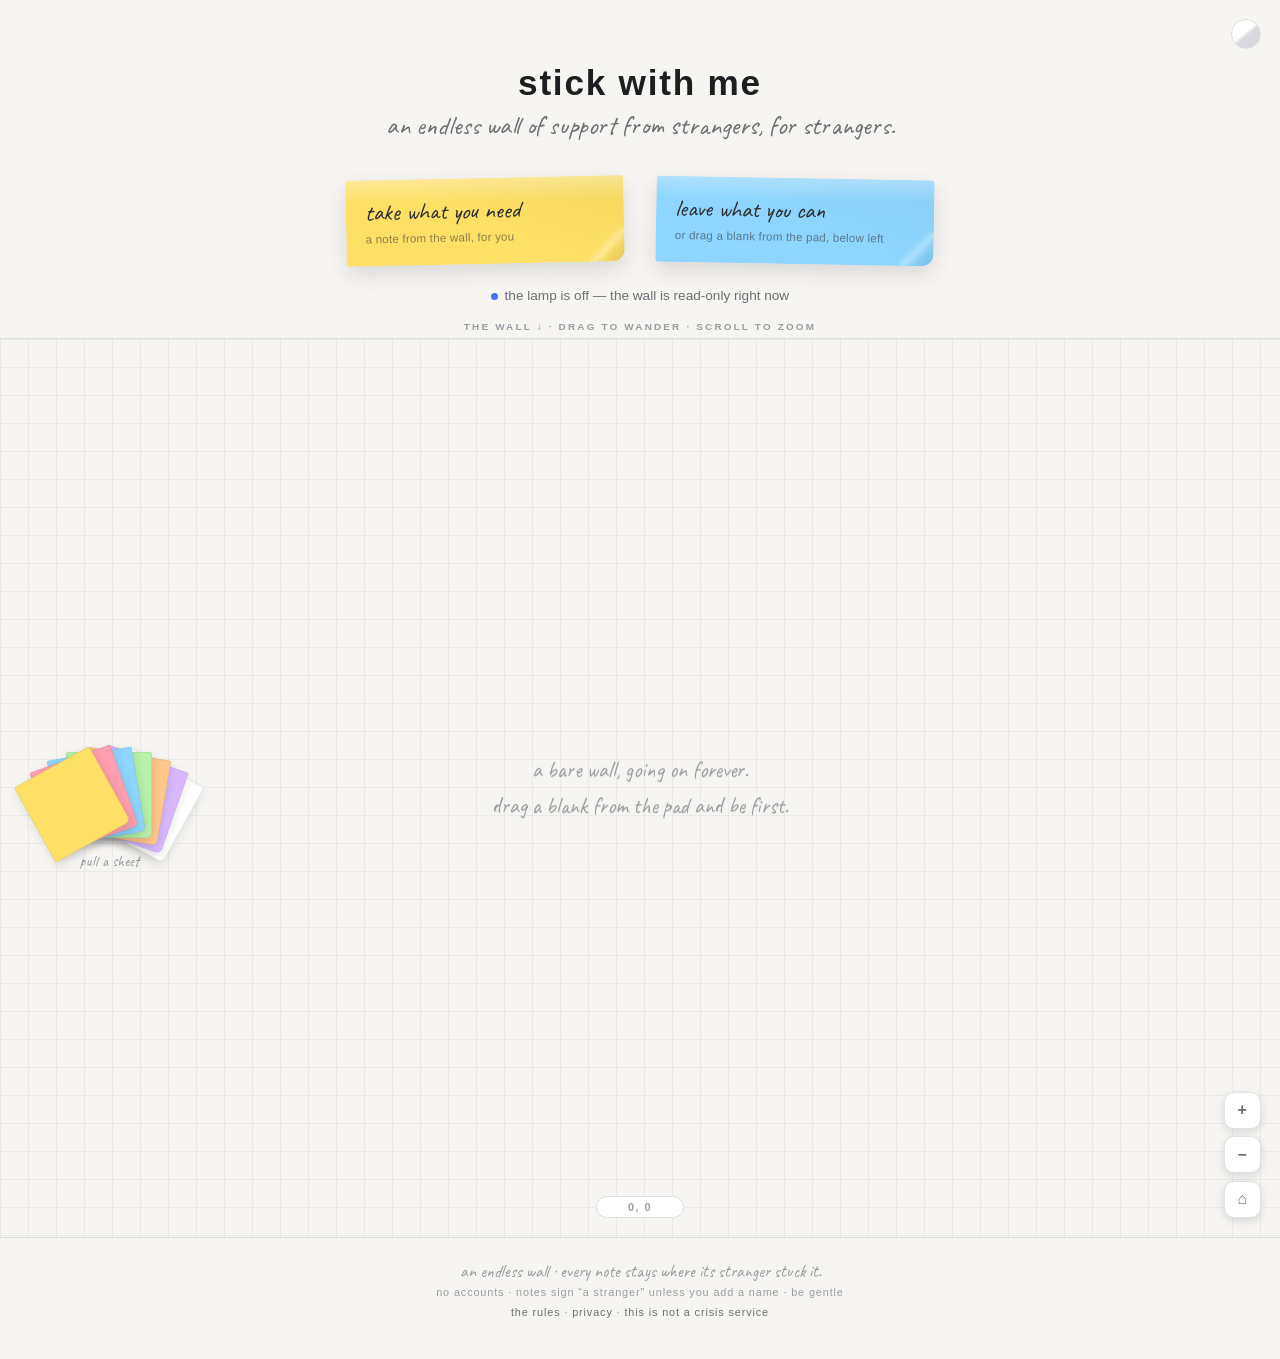
==== commit f8aebcbf: "The desk, and a pad fanned by colour The editor becomes a felt desk with tools as objects: paper is " ====
--- a/index.html
+++ b/index.html
@@ -58,11 +58,8 @@
     <div class="coords" id="coords" title="where you are — the first note is (0, 0)">0, 0</div>
   </main>
 
-  <div class="pad" id="pad" title="drag a blank onto the wall">
-    <div class="sheet s3"></div>
-    <div class="sheet s2"></div>
-    <div class="sheet s1" id="padTop"><span>leave a note</span></div>
-  </div>
+  <!-- the pad: fanned by colour — the sheet you pull decides your paper -->
+  <div class="pad" id="pad" title="pull a sheet onto the wall"></div>
 
   <div class="backbar" id="backbar" hidden><a href="./">back to the open wall</a></div>
 
@@ -91,24 +88,38 @@
     </div>
   </div>
 
-  <!-- the workbench: where your note is made -->
+  <!-- the desk: where your note is made, with tools as objects -->
   <div class="veil" id="bench" hidden>
-    <div class="benchcard" role="dialog" aria-label="your note">
+    <div class="desk" role="dialog" aria-label="your note">
       <div class="benchnote" id="benchNote">
         <svg id="benchSvg" viewBox="0 0 100 100" aria-hidden="true"></svg>
         <textarea id="bTa" maxlength="300" placeholder="something kind…"></textarea>
       </div>
-      <div class="benchside">
-        <div class="row modes">
-          <button type="button" id="mText" class="fbtn on" title="write">Aa</button>
-          <button type="button" id="mDraw" class="fbtn" title="doodle">&#9998;</button>
-          <button type="button" id="bUndo" class="fbtn" title="undo stroke" hidden>&#8630;</button>
-          <button type="button" id="bWipe" class="fbtn" title="clear doodle" hidden>&#10005;</button>
+
+      <div class="tools">
+        <div class="tool">
+          <p class="lbl">paper</p>
+          <div class="sheetstack" id="rowPaper"></div>
         </div>
-        <div class="row" id="rowPaper"></div>
-        <div class="row" id="rowInk"></div>
-        <div class="row" id="rowFont"></div>
+
+        <div class="tool">
+          <p class="lbl">pen</p>
+          <div class="markers" id="rowInk"></div>
+        </div>
+
+        <div class="tool">
+          <p class="lbl">hand</p>
+          <div class="row">
+            <span id="rowFont" class="row"></span>
+            <span class="gap"></span>
+            <button type="button" id="mDraw" class="fbtn" title="doodle on this note">&#9998;</button>
+            <button type="button" id="bUndo" class="fbtn" title="undo stroke" hidden>&#8630;</button>
+            <button type="button" id="bWipe" class="fbtn" title="clear doodle" hidden>&#10005;</button>
+          </div>
+        </div>
+
         <input id="bSign" maxlength="40" type="text" placeholder="— signed (optional)">
+
         <div class="benchops">
           <button type="button" id="bToss">toss it</button>
           <button type="button" id="bStick">stick it</button>
@@ -457,19 +468,12 @@
     }
     function closeBench() { bench.hidden = true; drawing = false; }
 
-    /* mode toggle */
-    document.getElementById('mText').addEventListener('click', function () {
-      drawing = false;
-      this.classList.add('on');
-      document.getElementById('mDraw').classList.remove('on');
+    /* the pencil toggles drawing; leaving it returns you to writing */
+    document.getElementById('mDraw').addEventListener('click', function () {
+      drawing = !drawing;
+      this.classList.toggle('on', drawing);
       benchApply();
-      bTa.focus();
-    });
-    document.getElementById('mDraw').addEventListener('click', function () {
-      drawing = true;
-      this.classList.add('on');
-      document.getElementById('mText').classList.remove('on');
-      benchApply();
+      if (!drawing) bTa.focus();
     });
     document.getElementById('bUndo').addEventListener('click', function () {
       if (!mine || !mine.strokes.length) return;
@@ -518,21 +522,25 @@
       var rowI = document.getElementById('rowInk');
       var rowF = document.getElementById('rowFont');
       rowP.textContent = ''; rowI.textContent = ''; rowF.textContent = '';
+      /* paper: a stack of sheets you fan through */
       PAPERS.forEach(function (p) {
-        var s = el('button', 'swatch' + (mine && mine.color === p ? ' on' : ''));
+        var s = el('button', 'sheetsw' + (mine && mine.color === p ? ' on' : ''));
         s.type = 'button'; s.style.background = p;
+        s.setAttribute('aria-label', 'paper');
         s.addEventListener('click', function () {
           mine.color = p; benchApply(); markOn(rowP, s); scheduleStyle();
         });
         rowP.appendChild(s);
       });
+      /* ink: a row of markers — the uncapped one is the one you're writing with */
       INKS.forEach(function (ink) {
-        var s = el('button', 'swatch' + (mine && mine.ink === ink ? ' on' : ''));
-        s.type = 'button'; s.style.background = ink;
-        s.addEventListener('click', function () {
-          mine.ink = ink; benchApply(); markOn(rowI, s); scheduleStyle();
+        var m = el('button', 'marker' + (mine && mine.ink === ink ? ' on' : ''));
+        m.type = 'button'; m.style.setProperty('--ink', ink);
+        m.setAttribute('aria-label', 'pen');
+        m.addEventListener('click', function () {
+          mine.ink = ink; benchApply(); markOn(rowI, m); scheduleStyle();
         });
-        rowI.appendChild(s);
+        rowI.appendChild(m);
       });
       FONTS.forEach(function (f) {
         var b = el('button', 'fbtn ' + f + (mine && mine.font === f ? ' on' : ''), 'Aa');
@@ -610,68 +618,98 @@
     });
 
     /* ---- start a draft ---- */
-    function startDraft(x, y) {
+    function startDraft(x, y, color) {
       if (!wsOk) { say('the lamp is off — writing is closed right now.'); return; }
       if (mine) { openBench(); return; }
       pendingStart = true;
-      send({ t: 'start', x: x, y: y });
+      send({ t: 'start', x: x, y: y, color: color });
     }
     document.getElementById('actLeave').addEventListener('click', function () {
-      startDraft(cam.x + (Math.random() - 0.5) * 240, cam.y + (Math.random() - 0.5) * 240);
+      startDraft(cam.x + (Math.random() - 0.5) * 240, cam.y + (Math.random() - 0.5) * 240, PAPERS[0]);
       wallEl.scrollIntoView({ behavior: 'smooth', block: 'start' });
     });
 
+    /* ---- the pad, fanned by colour: the sheet you pull is your paper ---- */
+    (function buildPad() {
+      var spread = 58;                                  /* degrees across the fan */
+      PAPERS.forEach(function (p, i) {
+        var deg = -spread / 2 + (spread / (PAPERS.length - 1)) * i;
+        var s = el('div', 'sheet');
+        s.style.background = p;
+        s.style.setProperty('--deg', deg + 'deg');
+        s.style.zIndex = String(PAPERS.length - i);   /* first sheet rides on top */
+        s.dataset.color = p;
+        s.title = 'pull this one';
+        s.addEventListener('pointerdown', function (e) { padDown(e, p); });
+        padEl.appendChild(s);
+      });
+      var lbl = el('p', 'padhint', 'pull a sheet');
+      padEl.appendChild(lbl);
+    })();
+
     /* ---- the pad ---- */
-    var ghost = null;
-    function padDown(e) {
+    var ghost = null, settleNext = false, carryColor = null;
+    function padDown(e, color) {
       if (isArchive || !wsOk || mine) {
         if (mine) { say('finish your note first.'); openBench(); }
         else if (!wsOk) say('the lamp is off — writing is closed right now.');
         return;
       }
       e.preventDefault();
-      ghost = el('div', 'dragghost');
+      e.stopPropagation();
+      /* lift that sheet off the pad — its colour comes with it */
+      carryColor = color || PAPERS[0];
+      ghost = el('div', 'carry', 'let go to stick it');
+      ghost.style.setProperty('--paper', carryColor);
       document.body.appendChild(ghost);
       moveGhost(e);
       document.addEventListener('pointermove', moveGhost);
       document.addEventListener('pointerup', padUp, { once: true });
       document.addEventListener('pointercancel', function () {
         document.removeEventListener('pointermove', moveGhost);
-        clearDropspot();
+        clearCast();
         if (ghost) { ghost.remove(); ghost = null; }
       }, { once: true });
     }
-    var dropspot = null;
+    var cast = null;
+    function overWall(e) {
+      var r = wallEl.getBoundingClientRect();
+      return e.clientY > r.top && e.clientY < r.bottom && e.clientX > r.left && e.clientX < r.right;
+    }
     function moveGhost(e) {
       if (!ghost) return;
       ghost.style.left = e.clientX + 'px';
       ghost.style.top = e.clientY + 'px';
-      var r = wallEl.getBoundingClientRect();
-      var over = e.clientY > r.top && e.clientY < r.bottom && e.clientX > r.left && e.clientX < r.right;
+      var over = overWall(e);
       ghost.classList.toggle('over', over);
-      /* show the wall exactly where this will land */
+      /* held over the wall it takes the wall's scale — you see its true size,
+         and its shadow falls on the spot it will occupy */
       if (over) {
-        if (!dropspot) { dropspot = el('div', 'dropspot'); spaceEl.appendChild(dropspot); }
+        ghost.style.transform = 'scale(' + cam.z + ') rotate(-1.5deg)';
+        ghost.textContent = '';
+        if (!cast) { cast = el('div', 'castshadow'); spaceEl.appendChild(cast); }
         var w = screenToWorld(e.clientX, e.clientY);
-        dropspot.style.left = w.x + 'px';
-        dropspot.style.top = w.y + 'px';
-      } else if (dropspot) {
-        dropspot.remove(); dropspot = null;
-      }
-    }
-    function clearDropspot() { if (dropspot) { dropspot.remove(); dropspot = null; } }
+        cast.style.left = w.x + 'px';
+        cast.style.top = w.y + 'px';
+      } else {
+        ghost.style.transform = 'scale(0.88) rotate(-4deg)';
+        ghost.textContent = 'let go to stick it';
+        clearCast();
+      }
+    }
+    function clearCast() { if (cast) { cast.remove(); cast = null; } }
     function padUp(e) {
       document.removeEventListener('pointermove', moveGhost);
-      clearDropspot();
+      clearCast();
       if (!ghost) return;
       ghost.remove(); ghost = null;
-      var r = wallEl.getBoundingClientRect();
-      if (e.clientY > r.top && e.clientY < r.bottom && e.clientX > r.left && e.clientX < r.right) {
+      if (overWall(e)) {
         var w = screenToWorld(e.clientX, e.clientY);
-        startDraft(w.x, w.y);
-      }
-    }
-    document.getElementById('padTop').addEventListener('pointerdown', padDown);
+        settleNext = true;
+        startDraft(w.x, w.y, carryColor);
+      }
+      carryColor = null;
+    }
 
     /* ================= render ================= */
     function place(d, x, y, seed) {
@@ -727,6 +765,11 @@
         if (isMe) {
           d.appendChild(el('span', 'grip', 'drag to move · tap to edit'));
           makeDraftDraggable(d);
+          if (settleNext) {           /* it just landed — let it settle */
+            settleNext = false;
+            d.classList.add('settling');
+            setTimeout(function () { d.classList.remove('settling'); }, 400);
+          }
         }
         spaceEl.appendChild(d);
       });
--- a/styles.css
+++ b/styles.css
@@ -362,132 +362,229 @@
 .tray .fbtn.type { font-family: var(--type); font-size: 10px; }
 .tray .fbtn.plain { font-family: var(--sans); font-size: 11px; }
 
-/* ---- the workbench: where your note is made ---- */
-.benchcard {
-  display: flex; gap: 1.4rem; align-items: stretch;
-  background: var(--card);
-  border: 1px solid var(--card-line);
-  border-radius: 18px;
-  box-shadow: 0 30px 70px rgba(10, 10, 20, 0.35);
-  padding: 1.4rem;
-  max-width: 92vw;
-}
+/* ---- the desk: where your note is made, tools as objects ---- */
+.desk {
+  display: flex; gap: 1.6rem; align-items: flex-start;
+  background: linear-gradient(#efe9dd, #e6dfd0);
+  border-radius: 20px;
+  box-shadow: inset 0 2px 10px rgba(120, 100, 60, 0.18), 0 26px 60px rgba(10, 10, 20, 0.4);
+  padding: 1.6rem;
+  max-width: 94vw;
+}
+:root[data-theme="night"] .desk {
+  background: linear-gradient(#33353b, #2a2c31);
+  box-shadow: inset 0 2px 10px rgba(0,0,0,.4), 0 26px 60px rgba(0,0,0,.6);
+}
+
 .benchnote {
   position: relative;
-  width: min(340px, 60vw); height: min(340px, 60vw);
+  width: min(330px, 56vw); height: min(330px, 56vw);
   border-radius: 3px 3px 12px 4px;
   padding: 18px 19px;
   background:
-    linear-gradient(180deg, rgba(255, 255, 255, 0.32), rgba(255, 255, 255, 0) 18%),
-    linear-gradient(200deg, rgba(0, 0, 0, 0.05), transparent 45%),
+    linear-gradient(180deg, rgba(255,255,255,.32), rgba(255,255,255,0) 18%),
+    linear-gradient(200deg, rgba(0,0,0,.05), transparent 45%),
     var(--paper, #ffffff);
-  box-shadow: 0 10px 26px var(--note-shadow);
-  flex: 0 0 auto;
-  overflow: hidden;
+  box-shadow: 0 2px 4px rgba(20,20,30,.12), 0 16px 30px -8px rgba(80, 60, 20, .35);
+  flex: 0 0 auto; overflow: hidden;
 }
 .benchnote::after {
   content: ""; position: absolute; right: 0; bottom: 0;
   width: 44px; height: 44px; pointer-events: none;
   background: linear-gradient(315deg,
-    rgba(0, 0, 0, 0.13) 0%, rgba(0, 0, 0, 0.04) 30%,
-    rgba(255, 255, 255, 0.28) 46%, transparent 62%);
+    rgba(0,0,0,.13) 0%, rgba(0,0,0,.04) 30%,
+    rgba(255,255,255,.28) 46%, transparent 62%);
   border-radius: 0 0 12px 0;
 }
 .benchnote textarea {
   position: relative; z-index: 1;
-  font-family: inherit; font-size: 26px; line-height: 1.4;
+  font-family: inherit; font-size: 25px; line-height: 1.4;
   color: inherit; background: transparent;
   border: 0; outline: none; resize: none; padding: 0;
   width: 100%; height: 100%;
 }
-.benchnote.f-type textarea { font-size: 17px; line-height: 1.7; }
-.benchnote.f-plain textarea { font-size: 18px; line-height: 1.6; }
+.benchnote.f-hand  textarea { font-family: var(--hand); font-size: 25px; line-height: 1.4; }
+.benchnote.f-type  textarea { font-family: var(--type); font-size: 16px; line-height: 1.7; }
+.benchnote.f-plain textarea { font-family: var(--sans); font-size: 17px; line-height: 1.6; }
 .benchnote svg { position: absolute; inset: 0; width: 100%; height: 100%; pointer-events: none; z-index: 2; }
 .benchnote.drawing { cursor: crosshair; touch-action: none; }
-.benchnote.drawing textarea { pointer-events: none; opacity: 0.55; }
-
-.benchside { display: flex; flex-direction: column; gap: 0.7rem; justify-content: center; min-width: 13rem; }
-.benchside .row { display: flex; gap: 6px; align-items: center; flex-wrap: wrap; }
-.benchside .swatch {
-  width: 20px; height: 20px; border-radius: 50%;
-  border: 1.5px solid rgba(0, 0, 0, 0.12);
-  cursor: pointer; padding: 0;
-}
-.benchside .swatch.on { outline: 2px solid var(--blue); outline-offset: 1.5px; }
-.benchside .fbtn {
+.benchnote.drawing textarea { pointer-events: none; opacity: 0.5; }
+
+.tools { display: flex; flex-direction: column; gap: 1.15rem; min-width: 13rem; padding-top: 0.2rem; }
+.tool .lbl {
+  margin: 0 0 0.45rem;
+  font-size: 0.58rem; font-weight: 800; letter-spacing: 0.18em;
+  text-transform: uppercase; color: rgba(90, 75, 45, 0.55);
+}
+:root[data-theme="night"] .tool .lbl { color: var(--chrome-faint); }
+.tools .row { display: flex; gap: 6px; align-items: center; flex-wrap: wrap; }
+.tools .gap { width: 0.5rem; }
+
+/* paper: overlapping sheets you fan through */
+.sheetstack { display: flex; }
+.sheetsw {
+  all: unset; cursor: pointer;
+  width: 28px; height: 34px; border-radius: 2px;
+  margin-right: -14px;
+  border: 1px solid rgba(0, 0, 0, 0.07);
+  box-shadow: 0 2px 5px rgba(80, 60, 20, 0.25);
+  transition: transform 140ms ease;
+}
+.sheetsw:hover { transform: translateY(-6px); }
+.sheetsw.on { transform: translateY(-9px); box-shadow: 0 6px 12px rgba(80,60,20,.32); }
+.sheetsw:last-child { margin-right: 0; }
+
+/* ink: a row of markers, uncapped = in use */
+.markers { display: flex; gap: 8px; align-items: flex-end; }
+.marker {
+  all: unset; cursor: pointer;
+  width: 16px; height: 58px;
+  border-radius: 3px 3px 7px 7px;
+  background: var(--ink, #2c2d30);
+  position: relative;
+  box-shadow: 0 3px 7px rgba(80, 60, 20, 0.32);
+  transition: height 160ms ease, transform 160ms ease;
+}
+.marker::after {              /* the cap */
+  content: ""; position: absolute; top: 0; left: 0; right: 0; height: 17px;
+  background: rgba(0, 0, 0, 0.24);
+  border-radius: 3px 3px 0 0;
+  transition: opacity 160ms ease;
+}
+.marker:hover { transform: translateY(-3px); }
+.marker.on { height: 70px; }
+.marker.on::after { opacity: 0; }   /* uncapped */
+
+.tools .fbtn {
   all: unset; cursor: pointer;
   min-width: 30px; height: 26px;
   display: grid; place-items: center;
-  font-size: 14px; color: var(--chrome-dim);
-  border: 1px solid var(--card-line); border-radius: 7px;
-  padding: 0 6px;
-}
-.benchside .fbtn.on { color: var(--blue); border-color: var(--blue); }
-.benchside .fbtn.hand { font-family: var(--hand); }
-.benchside .fbtn.type { font-family: var(--type); font-size: 11px; }
-.benchside .fbtn.plain { font-family: var(--sans); font-size: 12px; }
-.benchside input {
-  font-family: var(--hand); font-size: 1rem; color: var(--chrome);
+  font-size: 14px; color: rgba(80, 66, 40, 0.7);
+  border: 1px solid rgba(120, 100, 60, 0.3); border-radius: 7px;
+  padding: 0 6px; background: rgba(255, 255, 255, 0.5);
+}
+.tools .fbtn[hidden] { display: none; }
+.tools .fbtn.on { color: var(--blue); border-color: var(--blue); background: rgba(255,255,255,.85); }
+.tools .fbtn.hand { font-family: var(--hand); }
+.tools .fbtn.type { font-family: var(--type); font-size: 11px; }
+.tools .fbtn.plain { font-family: var(--sans); font-size: 12px; }
+:root[data-theme="night"] .tools .fbtn { background: rgba(255,255,255,.06); color: var(--chrome-dim); border-color: var(--card-line); }
+
+.tools input {
+  font-family: var(--hand); font-size: 1.05rem; color: rgba(60, 50, 30, 0.8);
   background: transparent;
-  border: 0; border-bottom: 1px dashed var(--card-line);
-  outline: none; padding: 0.2rem 0;
-}
-.benchside input:focus { border-bottom-color: var(--blue); }
-.benchops { display: flex; justify-content: space-between; gap: 1rem; margin-top: 0.3rem; }
+  border: 0; border-bottom: 1px dashed rgba(120, 100, 60, 0.4);
+  outline: none; padding: 0.25rem 0;
+}
+.tools input:focus { border-bottom-color: var(--blue); }
+:root[data-theme="night"] .tools input { color: var(--chrome); }
+
+.benchops { display: flex; justify-content: space-between; gap: 1rem; margin-top: 0.2rem; }
 .benchops button {
   all: unset; cursor: pointer;
-  font-size: 0.72rem; font-weight: 700; letter-spacing: 0.14em; text-transform: uppercase;
-  padding: 0.45rem 0.9rem; border-radius: 8px;
-}
-#bToss { color: var(--chrome-dim); }
+  font-size: 0.72rem; font-weight: 800; letter-spacing: 0.14em; text-transform: uppercase;
+  padding: 0.5rem 1rem; border-radius: 9px;
+}
+#bToss { color: rgba(80, 66, 40, 0.65); }
 #bToss:hover { color: #c23b57; }
-#bStick { color: #fff; background: var(--blue); }
+#bStick { color: #fff; background: var(--blue); box-shadow: 0 4px 10px rgba(76,111,255,.35); }
 #bStick:hover { background: var(--blue-deep); }
 #bStick:disabled { opacity: 0.5; cursor: default; }
-.benchhint { margin: 0; font-family: var(--hand); font-size: 0.95rem; color: var(--chrome-faint); }
-@media (max-width: 700px) {
-  .benchcard { flex-direction: column; overflow-y: auto; max-height: 92vh; }
-  .benchnote { width: min(340px, 84vw); height: min(340px, 84vw); }
-}
-
-/* ---- the pad ---- */
+.benchhint { margin: 0; font-family: var(--hand); font-size: 0.98rem; color: rgba(90, 75, 45, 0.55); }
+:root[data-theme="night"] .benchhint { color: var(--chrome-faint); }
+
+@media (max-width: 760px) {
+  .desk { flex-direction: column; overflow-y: auto; max-height: 92vh; align-items: center; }
+  .benchnote { width: min(330px, 82vw); height: min(330px, 82vw); }
+  .tools { min-width: min(330px, 82vw); }
+}
+
+/* ---- the pad: fanned by colour ---- */
 .pad {
-  position: fixed; left: 1.4rem; bottom: 1.6rem; z-index: 40;
-  width: 6.8rem; height: 6.8rem;
+  position: fixed; left: 1.6rem; bottom: 2rem; z-index: 40;
+  width: 168px; height: 122px;
 }
 .pad .sheet {
-  position: absolute; inset: 0;
-  background: var(--card);
-  border: 1.5px solid var(--card-line);
-  border-radius: 10px;
-  box-shadow: 0 6px 16px var(--note-shadow);
-}
-.pad .s3 { transform: rotate(-3deg) translate(3px, 4px); opacity: 0.7; }
-.pad .s2 { transform: rotate(2deg) translate(-2px, 2px); opacity: 0.85; }
-.pad .s1 {
+  position: absolute; left: 40px; top: 6px;
+  width: 86px; height: 86px;
+  border-radius: 2px 2px 6px 3px;
+  border: 1px solid rgba(0, 0, 0, 0.06);
+  box-shadow: 0 4px 10px var(--note-shadow);
+  transform-origin: 50% 138%;
+  transform: rotate(var(--deg, 0deg));
+  cursor: grab; touch-action: none;
+  transition: transform 160ms cubic-bezier(.2,.8,.3,1), box-shadow 160ms ease;
+}
+.pad .sheet:hover {
+  transform: rotate(var(--deg, 0deg)) translateY(-14px) scale(1.04);
+  box-shadow: 0 12px 22px var(--note-shadow-big);
+  z-index: 20 !important;
+}
+.pad .sheet:active { cursor: grabbing; }
+.pad .padhint {
+  position: absolute; left: 0; right: 0; bottom: -0.2rem;
+  text-align: center; margin: 0;
+  font-family: var(--hand); font-size: 0.95rem; color: var(--chrome-faint);
+  pointer-events: none;
+}
+.pad[hidden] { display: none; }
+
+/* the note in your hand: real paper, real size, held above the wall */
+.carry {
+  position: fixed; z-index: 60;
+  width: 170px; height: 170px;
+  margin: -85px 0 0 -85px;
+  border-radius: 3px 3px 8px 4px;
+  background:
+    linear-gradient(180deg, rgba(255,255,255,.34), rgba(255,255,255,0) 20%),
+    linear-gradient(200deg, rgba(0,0,0,.05), transparent 45%),
+    var(--paper, #ffffff);
+  box-shadow: 0 26px 44px -10px rgba(20, 20, 30, 0.45);
+  pointer-events: none;
   display: grid; place-items: center;
-  cursor: grab; touch-action: none;
-  font-family: var(--hand); font-size: 1.1rem; color: var(--chrome-dim);
-  transition: transform 0.15s ease;
-}
-.pad .s1:hover { transform: rotate(-1.5deg) scale(1.05); color: var(--blue); }
-.pad .s1:active { cursor: grabbing; }
-.pad .s1 span { text-align: center; padding: 0 0.4rem; line-height: 1.2; }
-.pad[hidden] { display: none; }
-
-.dragghost {
-  position: fixed; z-index: 60;
-  width: 150px; height: 150px;
-  margin: -75px 0 0 -75px;
-  background: var(--card);
-  border: 1.5px solid var(--card-line);
-  border-radius: 10px;
-  box-shadow: 0 18px 44px var(--note-shadow-big);
-  transform: rotate(-2deg);
+  font-family: var(--hand); font-size: 15px;
+  color: rgba(44, 45, 48, 0.4);
+  opacity: 0.94;                 /* see what's underneath while you aim */
+  transition: box-shadow 160ms ease;
+}
+.carry::after {
+  content: ""; position: absolute; right: 0; bottom: 0;
+  width: 30px; height: 30px;
+  background: linear-gradient(315deg,
+    rgba(0,0,0,.16) 0%, rgba(0,0,0,.05) 30%,
+    rgba(255,255,255,.30) 46%, transparent 62%);
+  border-radius: 0 0 8px 0;
+}
+/* over the wall it settles closer — the shadow tightens as it nears the surface */
+.carry.over { box-shadow: 0 14px 24px -8px rgba(20, 20, 30, 0.4); }
+
+/* the shadow it casts on the wall, where it will land */
+.castshadow {
+  position: absolute;
+  width: 170px; height: 170px;
+  /* offset down-right: the light is up-left, so the shadow peeks out
+     and the note reads as held above the surface */
+  margin: -70px 0 0 -70px;
+  border-radius: 3px 3px 8px 4px;
+  background: rgba(20, 20, 30, 0.16);
+  filter: blur(9px);
   pointer-events: none;
-  opacity: 0.92;
-}
-.dragghost.over { border-color: var(--blue); outline: 2px solid var(--blue); transform: rotate(0.5deg) scale(1.04); }
+  z-index: 0;
+}
+
+/* a note settling onto the wall after you let go */
+.note.settling { animation: settle 380ms cubic-bezier(0.2, 0.9, 0.3, 1); }
+@keyframes settle {
+  0%   { transform: translate(-50%, -54%) rotate(var(--tilt, 0deg)) scale(1.10); }
+  60%  { transform: translate(-50%, -50%) rotate(var(--tilt, 0deg)) scale(0.985); }
+  100% { transform: translate(-50%, -50%) rotate(var(--tilt, 0deg)) scale(1); }
+}
+
+/* overlapping is the point — paper stacks, and what you touch comes to the top */
+.note { z-index: 1; }
+.note.live { z-index: 4; }
+.note.yours { z-index: 5; }
+.note:hover { z-index: 30; }
 
 /* ---- overlay ---- */
 .veil[hidden] { display: none; }
@@ -587,17 +684,6 @@
   color: rgba(44, 45, 48, 0.35); pointer-events: none;
 }
 
-/* where a dragged blank will land */
-.dropspot {
-  position: absolute;
-  width: 170px; height: 170px;
-  margin: -85px 0 0 -85px;
-  border: 2px dashed var(--blue);
-  border-radius: 3px 3px 8px 4px;
-  background: rgba(76, 111, 255, 0.07);
-  pointer-events: none;
-}
-
 @media (prefers-reduced-motion: reduce) {
   .note.live { animation: none; }
   .hero .p .dot { animation: none; }
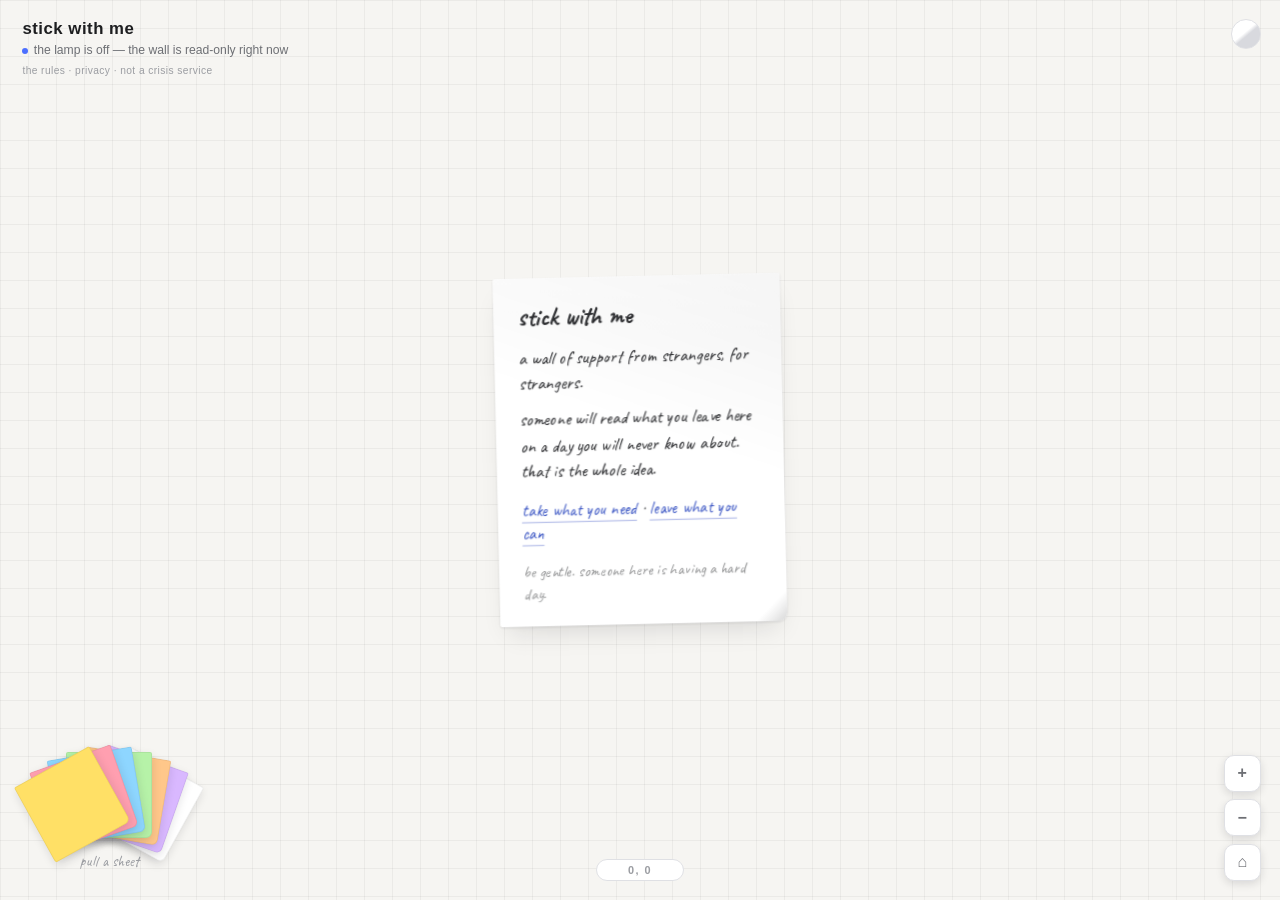
==== commit 7e820620: "The welcome note replaces the front page The tall hero is gone. The wall now owns the whole viewport" ====
--- a/index.html
+++ b/index.html
@@ -28,25 +28,18 @@
     <button class="lamp" id="lamp" type="button" aria-label="toggle the lamp"></button>
   </div>
 
-  <header class="hero">
-    <h1 class="t">stick with me</h1>
-    <p class="tag">an endless wall of support from strangers, for strangers.</p>
-
-    <div class="actions">
-      <button class="act take" id="actTake" type="button">
-        <span class="big">take what you need</span>
-        <span class="small">a note from the wall, for you</span>
-      </button>
-      <button class="act leave" id="actLeave" type="button">
-        <span class="big">leave what you can</span>
-        <span class="small">or drag a blank from the pad, below left</span>
-      </button>
-    </div>
-
-    <p class="p"><span class="dot"></span><span id="pres">the lamp is warming up&hellip;</span></p>
-    <p class="say" id="say"></p>
-    <p class="downhint" aria-hidden="true">the wall &darr; &middot; drag to wander &middot; scroll to zoom</p>
+  <!-- the only chrome: who we are, who's here, the fine print -->
+  <header class="topbar">
+    <h1 class="mark">stick with me</h1>
+    <p class="pres"><span class="dot"></span><span id="pres">the lamp is warming up&hellip;</span></p>
+    <p class="links">
+      <a href="terms.html">the rules</a> &middot;
+      <a href="privacy.html">privacy</a> &middot;
+      <a href="terms.html#help">not a crisis service</a>
+    </p>
   </header>
+
+  <p class="say" id="say"></p>
 
   <main class="wall" id="wall" aria-label="the wall">
     <div class="space" id="space"></div>
@@ -62,16 +55,6 @@
   <div class="pad" id="pad" title="pull a sheet onto the wall"></div>
 
   <div class="backbar" id="backbar" hidden><a href="./">back to the open wall</a></div>
-
-  <footer class="tail">
-    <p>an endless wall &middot; every note stays where its stranger stuck it.</p>
-    <p class="fine">no accounts &middot; notes sign &ldquo;a stranger&rdquo; unless you add a name &middot; be gentle</p>
-    <p class="fine links">
-      <a href="terms.html">the rules</a> &middot;
-      <a href="privacy.html">privacy</a> &middot;
-      <a href="terms.html#help">this is not a crisis service</a>
-    </p>
-  </footer>
 
   <!-- take-one overlay -->
   <div class="veil" id="veil" hidden>
@@ -258,7 +241,11 @@
       var pts = (st && st.notes.length ? st.notes.slice(-24) : [])
         .concat((st && st.drafts) || []);
       var hx = 0, hy = 0, hz = 1;
-      if (pts.length) {
+      if (!pts.length) {
+        /* nothing stuck yet — frame the welcome note */
+        var wr = wallEl.getBoundingClientRect();
+        hz = Math.min(1.15, Math.max(ZMIN, Math.min(wr.width / 330, wr.height / 400)));
+      } else {
         var minx = 1e9, maxx = -1e9, miny = 1e9, maxy = -1e9, sx = 0, sy = 0;
         pts.forEach(function (p) {
           var px = p.x || 0, py = p.y || 0;
@@ -408,7 +395,6 @@
       bn.style.transform = 'rotate(' + tilt(n.id) + 'deg)';
       veil.hidden = false;
     }
-    document.getElementById('actTake').addEventListener('click', takeOne);
     document.getElementById('another').addEventListener('click', takeOne);
     document.getElementById('goThere').addEventListener('click', function () {
       if (!lastTaken) return;
@@ -624,10 +610,10 @@
       pendingStart = true;
       send({ t: 'start', x: x, y: y, color: color });
     }
-    document.getElementById('actLeave').addEventListener('click', function () {
+    /* the welcome note's own links do the same two things */
+    function leaveOne() {
       startDraft(cam.x + (Math.random() - 0.5) * 240, cam.y + (Math.random() - 0.5) * 240, PAPERS[0]);
-      wallEl.scrollIntoView({ behavior: 'smooth', block: 'start' });
-    });
+    }
 
     /* ---- the pad, fanned by colour: the sheet you pull is your paper ---- */
     (function buildPad() {
@@ -709,6 +695,37 @@
         startDraft(w.x, w.y, carryColor);
       }
       carryColor = null;
+    }
+
+    /* ---- the welcome: a plain white note at the origin ----
+       Not a real note — it isn't stored, can't be peeled, and isn't
+       counted. It's the house speaking, in the wall's own handwriting. */
+    function welcomeNote() {
+      var d = el('div', 'note welcome f-hand');
+      d.style.setProperty('--paper', '#ffffff');
+      d.style.color = INKS[0];
+      place(d, 0, 0, 'welcome');
+
+      d.appendChild(el('span', 'wtitle', 'stick with me'));
+      d.appendChild(el('p', 'wline', 'a wall of support from strangers, for strangers.'));
+      d.appendChild(el('p', 'wline', 'someone will read what you leave here on a day you will never know about. that is the whole idea.'));
+
+      var acts = el('p', 'wacts');
+      var a1 = el('a', null, 'take what you need');
+      a1.href = '#'; a1.title = 'a note from the wall, for you';
+      a1.addEventListener('pointerdown', function (e) { e.stopPropagation(); });
+      a1.addEventListener('click', function (e) { e.preventDefault(); takeOne(); });
+      var a2 = el('a', null, 'leave what you can');
+      a2.href = '#'; a2.title = 'or pull a sheet from the pad';
+      a2.addEventListener('pointerdown', function (e) { e.stopPropagation(); });
+      a2.addEventListener('click', function (e) { e.preventDefault(); leaveOne(); });
+      acts.appendChild(a1);
+      acts.appendChild(document.createTextNode(' · '));
+      acts.appendChild(a2);
+      d.appendChild(acts);
+
+      d.appendChild(el('p', 'wfoot', 'be gentle. someone here is having a hard day.'));
+      return d;
     }
 
     /* ================= render ================= */
@@ -774,11 +791,7 @@
         spaceEl.appendChild(d);
       });
 
-      if (!st.notes.length && !(st.drafts || []).length) {
-        var e0 = el('p', 'bare', isArchive ? '' : 'a bare wall, going on forever.\ndrag a blank from the pad and be first.');
-        e0.style.left = '0px'; e0.style.top = '0px';
-        spaceEl.appendChild(e0);
-      }
+      if (!isArchive) spaceEl.appendChild(welcomeNote());
     }
 
     /* your draft can be nudged around the wall until it sets */
--- a/styles.css
+++ b/styles.css
@@ -73,68 +73,34 @@
 }
 .shelf-link:hover { color: var(--blue); }
 
-/* ---- the front door ---- */
-.hero { position: relative; z-index: 1; text-align: center; padding: clamp(2.4rem, 7vh, 4rem) 1rem 0.4rem; }
-.hero .t {
-  font-weight: 800;
-  font-size: clamp(1.5rem, 4.2vw, 2.2rem);
-  letter-spacing: 0.05em;
-  margin: 0;
-}
-.hero .tag {
-  font-family: var(--hand);
-  font-size: clamp(1.3rem, 3vw, 1.65rem);
-  color: var(--chrome-dim);
-  margin: 0.4rem 0 0;
-}
-
-.actions {
-  display: flex; justify-content: center; align-items: stretch;
-  gap: clamp(1rem, 3vw, 2rem);
-  flex-wrap: wrap;
-  margin: clamp(1.5rem, 4vh, 2.4rem) auto 0;
-}
-.act {
-  all: unset; cursor: pointer;
-  width: min(15rem, 78vw);
-  padding: 1.1rem 1.2rem 1.3rem;
-  border-radius: 12px;
-  text-align: left;
-  box-shadow: 0 8px 20px var(--note-shadow);
-  transition: transform 0.18s ease, box-shadow 0.18s ease;
-}
-.act:hover, .act:focus-visible { transform: translateY(-3px) rotate(0deg) !important; box-shadow: 0 14px 30px var(--note-shadow-big); }
-.act .big { display: block; font-family: var(--hand); font-size: 1.5rem; line-height: 1.2; color: #2c2d30; }
-.act .small { display: block; margin-top: 0.4rem; font-size: 0.72rem; letter-spacing: 0.02em; color: rgba(44, 45, 48, 0.55); }
-.act {
-  background:
-    linear-gradient(180deg, rgba(255, 255, 255, 0.30), rgba(255, 255, 255, 0) 26%),
-    linear-gradient(200deg, rgba(0, 0, 0, 0.04), transparent 50%),
-    var(--paper, #ffe066);
-  border-radius: 3px 3px 12px 4px;
-  position: relative; overflow: hidden;
-}
-.act::after {
-  content: ""; position: absolute; right: 0; bottom: 0;
-  width: 34px; height: 34px; pointer-events: none;
-  background: linear-gradient(315deg,
-    rgba(0, 0, 0, 0.12) 0%, rgba(0, 0, 0, 0.04) 30%,
-    rgba(255, 255, 255, 0.28) 46%, transparent 62%);
-  border-radius: 0 0 12px 0;
-}
-.act.take { --paper: #ffe066; transform: rotate(-1.2deg); }
-.act.leave { --paper: #8ed6ff; transform: rotate(1deg); }
-
-.hero .p { font-size: 0.85rem; color: var(--chrome-dim); margin: 1.5rem 0 0; }
-.hero .p .dot {
-  display: inline-block; width: 7px; height: 7px; border-radius: 50%;
-  background: var(--blue); margin-right: 0.5em;
+/* ---- the only chrome ---- */
+.topbar {
+  position: fixed; left: 1.4rem; top: 1.2rem; z-index: 30;
+  pointer-events: none;
+}
+.topbar > * { pointer-events: auto; }
+.topbar .mark {
+  margin: 0; font-size: 1.05rem; font-weight: 800; letter-spacing: 0.03em;
+  color: var(--chrome);
+}
+.topbar .pres {
+  margin: 0.25rem 0 0; font-size: 0.76rem; color: var(--chrome-dim);
+}
+.topbar .pres .dot {
+  display: inline-block; width: 6px; height: 6px; border-radius: 50%;
+  background: var(--blue); margin-right: 0.45em;
   animation: pulse 2.4s ease-in-out infinite;
 }
 @keyframes pulse { 0%,100% { opacity: .35 } 50% { opacity: 1 } }
-/* the say line is a fixed toast — feedback must be visible from anywhere,
-   especially deep in the wall where denials used to vanish silently */
-.hero .say {
+.topbar .links {
+  margin: 0.5rem 0 0; font-size: 0.64rem; letter-spacing: 0.04em;
+  color: var(--chrome-faint);
+}
+.topbar .links a { color: var(--chrome-faint); text-decoration: none; }
+.topbar .links a:hover { color: var(--blue); }
+
+/* feedback toast, visible from anywhere */
+.say {
   position: fixed; top: 1.1rem; left: 50%; transform: translateX(-50%);
   z-index: 45;
   font-family: var(--hand); font-size: 1.25rem; color: var(--blue);
@@ -143,27 +109,17 @@
   border-radius: 999px;
   padding: 0.35rem 1.2rem;
   box-shadow: 0 8px 24px var(--note-shadow-big);
-  margin: 0;
-  pointer-events: none;
-  white-space: nowrap;
-  max-width: 92vw; overflow: hidden; text-overflow: ellipsis;
-}
-.hero .say:empty { display: none; }
-.hero .downhint {
-  margin: 1.1rem 0 0;
-  font-size: 0.62rem; font-weight: 600; letter-spacing: 0.22em;
-  text-transform: uppercase; color: var(--chrome-faint);
-}
+  margin: 0; pointer-events: none; white-space: nowrap;
+  max-width: 76vw; overflow: hidden; text-overflow: ellipsis;
+}
+.say:empty { display: none; }
 
 /* ---- the endless canvas ---- */
 .wall {
-  position: relative; z-index: 1;
-  height: 100vh;
+  position: fixed; inset: 0; z-index: 1;
   overflow: hidden;
   touch-action: none;
   cursor: grab;
-  border-top: 1px solid var(--card-line);
-  border-bottom: 1px solid var(--card-line);
   background-image:
     linear-gradient(var(--gridline) 1px, transparent 1px),
     linear-gradient(90deg, var(--gridline) 1px, transparent 1px);
@@ -572,6 +528,28 @@
   z-index: 0;
 }
 
+/* the welcome — a plain white note at the origin, a little larger */
+.note.welcome {
+  width: 250px; height: auto; min-height: 250px;
+  max-width: 78vw;
+  padding: 20px 21px 18px;
+  cursor: default;
+  z-index: 3;
+}
+.note.welcome .wtitle {
+  display: block; font-weight: 700; font-size: 22px; margin-bottom: 9px;
+}
+.note.welcome .wline { margin: 0 0 9px; font-size: 16px; line-height: 1.4; }
+.note.welcome .wacts { margin: 13px 0 0; font-size: 15px; }
+.note.welcome .wacts a {
+  color: var(--blue-deep); text-decoration: none;
+  border-bottom: 1px solid rgba(58, 85, 196, 0.35);
+}
+.note.welcome .wacts a:hover { border-bottom-color: var(--blue-deep); }
+.note.welcome .wfoot {
+  margin: 14px 0 0; font-size: 14px; color: rgba(44, 45, 48, 0.5);
+}
+
 /* a note settling onto the wall after you let go */
 .note.settling { animation: settle 380ms cubic-bezier(0.2, 0.9, 0.3, 1); }
 @keyframes settle {
@@ -757,3 +735,21 @@
 .tail .links { margin-top: 0.5rem; }
 .tail .links a { color: var(--chrome-dim); text-decoration: none; }
 .tail .links a:hover { color: var(--blue); text-decoration: underline; }
+
+/* ---- small screens ---- */
+@media (max-width: 560px) {
+  .pad { width: 118px; height: 88px; left: 0.8rem; bottom: 1.2rem; }
+  .pad .sheet { left: 28px; top: 4px; width: 62px; height: 62px; }
+  .pad .padhint { font-size: 0.8rem; bottom: -0.4rem; }
+  .topbar { left: 1rem; top: 0.9rem; }
+  .topbar .mark { font-size: 0.95rem; }
+  .topbar .pres { font-size: 0.7rem; }
+  .topbar .links { font-size: 0.6rem; }
+  .note.welcome { font-size: 15px; padding: 16px 17px 14px; }
+  .note.welcome .wtitle { font-size: 19px; }
+  .note.welcome .wline { font-size: 14.5px; }
+  .note.welcome .wacts { font-size: 14px; }
+  .note.welcome .wfoot { font-size: 13px; }
+  .wallops { bottom: 0.9rem; right: 0.9rem; }
+  .coords { bottom: 0.9rem; }
+}
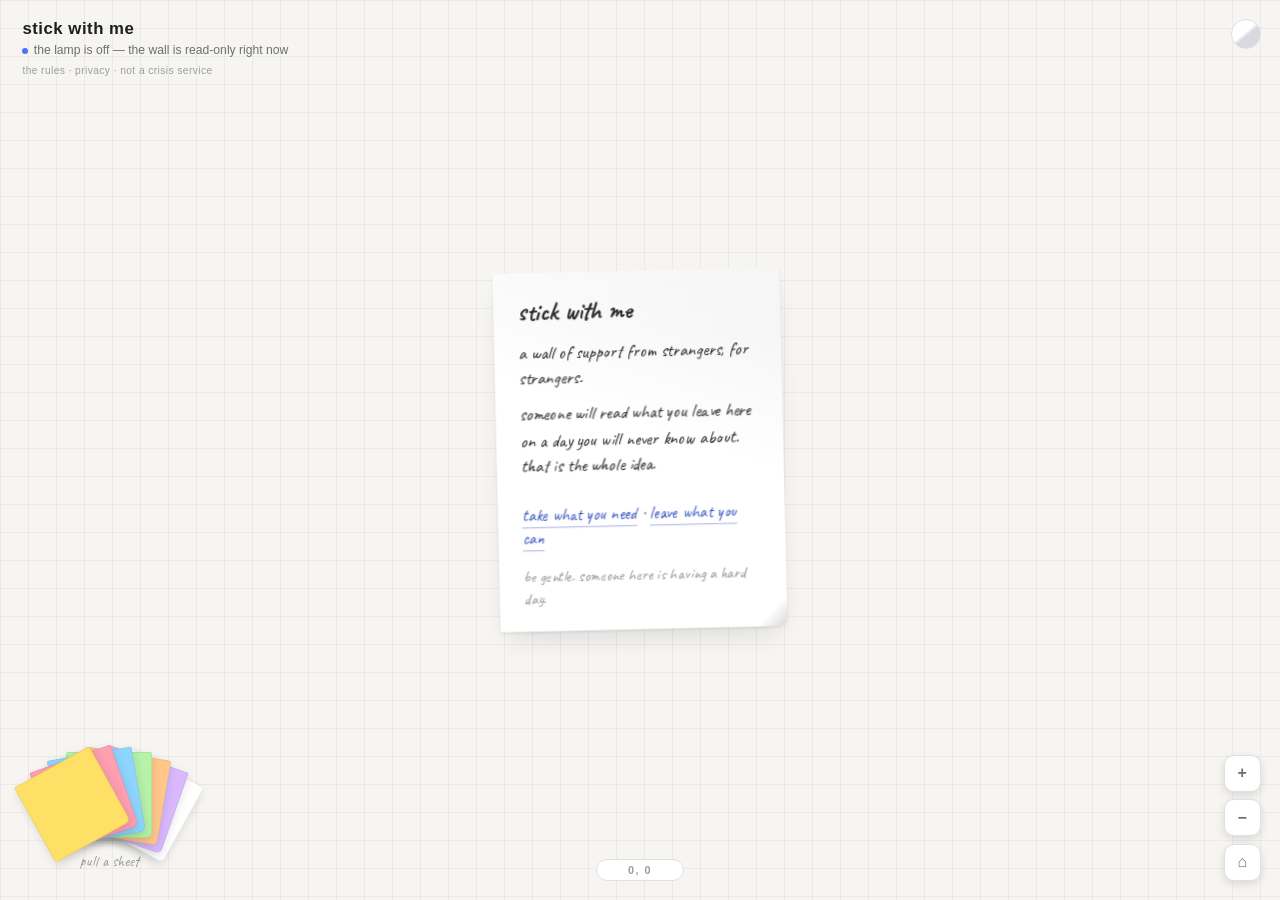
==== commit 8cf0c622: "Rewrite your note, six hands, three sizes, signatures that sit still Editing: the peel token already" ====
--- a/index.html
+++ b/index.html
@@ -92,8 +92,13 @@
 
         <div class="tool">
           <p class="lbl">hand</p>
+          <div class="row" id="rowFont"></div>
+        </div>
+
+        <div class="tool">
+          <p class="lbl">size &middot; doodle</p>
           <div class="row">
-            <span id="rowFont" class="row"></span>
+            <span id="rowSize" class="row"></span>
             <span class="gap"></span>
             <button type="button" id="mDraw" class="fbtn" title="doodle on this note">&#9998;</button>
             <button type="button" id="bUndo" class="fbtn" title="undo stroke" hidden>&#8630;</button>
@@ -134,8 +139,10 @@
 
     var PAPERS = ['#ffe066', '#ff9fb0', '#8ed6ff', '#b6f2a8', '#ffc78a', '#d9b8ff', '#ffffff'];
     var INKS = ['#2c2d30', '#2456d6', '#c23b57', '#1e7a46', '#6b3fb8'];
-    var FONTS = ['hand', 'type', 'plain'];
+    var FONTS = ['hand', 'marker', 'neat', 'type', 'serif', 'plain'];
+    var SIZES = ['s', 'm', 'l'];
     function fontClass(f) { return 'f-' + (FONTS.indexOf(f) !== -1 ? f : 'hand'); }
+    function sizeClass(z) { return (z && z !== 'm' && SIZES.indexOf(z) !== -1) ? ' z-' + z : ''; }
 
     function el(tag, cls, text) {
       var d = document.createElement(tag);
@@ -386,7 +393,7 @@
       document.getElementById('bigSg').textContent = '— ' + (n.name || 'a stranger');
       document.getElementById('bigWhere').textContent = 'stuck at ( ' + Math.round(n.x || 0) + ', ' + Math.round(n.y || 0) + ' )';
       var bn = document.getElementById('bignote');
-      bn.className = 'bignote ' + fontClass(n.font);
+      bn.className = 'bignote ' + fontClass(n.font) + sizeClass(n.size);
       bn.style.setProperty('--paper', n.color || PAPERS[0]);
       document.getElementById('bigTxt').style.color = n.ink || INKS[0];
       var bs = document.getElementById('bigSvg');
@@ -425,6 +432,7 @@
         st.drafts[i].color = mine.color;
         st.drafts[i].ink = mine.ink;
         st.drafts[i].font = mine.font;
+        st.drafts[i].size = mine.size;
         st.drafts[i].strokes = mine.strokes;
         st.drafts[i].x = mine.x;
         st.drafts[i].y = mine.y;
@@ -434,7 +442,7 @@
 
     function benchApply() {
       if (!mine) return;
-      benchNote.className = 'benchnote ' + fontClass(mine.font) + (drawing ? ' drawing' : '');
+      benchNote.className = 'benchnote ' + fontClass(mine.font) + sizeClass(mine.size) + (drawing ? ' drawing' : '');
       benchNote.style.setProperty('--paper', mine.color);
       benchNote.style.color = mine.ink;
       benchSvg.style.color = mine.ink;
@@ -445,6 +453,11 @@
 
     function openBench() {
       bench.hidden = false;
+      document.getElementById('bStick').textContent = editing ? 'save it' : 'stick it';
+      document.getElementById('bToss').textContent = editing ? 'never mind' : 'toss it';
+      document.querySelector('.benchhint').textContent = editing
+        ? 'you can rewrite this for fifteen minutes after sticking it.'
+        : 'quiet sets it too — two minutes and it sticks itself.';
       benchApply();
       buildTray();
       syncMine();
@@ -453,6 +466,7 @@
       if (!drawing) setTimeout(function () { bTa.focus(); }, 60);
     }
     function closeBench() { bench.hidden = true; drawing = false; }
+    function cancelEdit() { if (editing) { editing = null; mine = null; closeBench(); render(); } }
 
     /* the pencil toggles drawing; leaving it returns you to writing */
     document.getElementById('mDraw').addEventListener('click', function () {
@@ -530,11 +544,21 @@
       });
       FONTS.forEach(function (f) {
         var b = el('button', 'fbtn ' + f + (mine && mine.font === f ? ' on' : ''), 'Aa');
-        b.type = 'button';
+        b.type = 'button'; b.title = f;
         b.addEventListener('click', function () {
           mine.font = f; benchApply(); markOn(rowF, b); scheduleStyle();
         });
         rowF.appendChild(b);
+      });
+      var rowZ = document.getElementById('rowSize');
+      rowZ.textContent = '';
+      SIZES.forEach(function (z) {
+        var b = el('button', 'fbtn z' + z + (mine && (mine.size || 'm') === z ? ' on' : ''), 'A');
+        b.type = 'button'; b.title = { s: 'small', m: 'medium', l: 'large' }[z];
+        b.addEventListener('click', function () {
+          mine.size = z; benchApply(); markOn(rowZ, b); scheduleStyle();
+        });
+        rowZ.appendChild(b);
       });
       function markOn(row, elx) {
         row.querySelectorAll('.on').forEach(function (x2) { x2.classList.remove('on'); });
@@ -547,26 +571,30 @@
     bTa.addEventListener('input', function () {
       if (!mine) return;
       mine.text = bTa.value;
+      if (editing) { benchApply(); return; }   /* nothing live until you save */
       syncMine();
       clearTimeout(tWrite);
-      tWrite = setTimeout(function () { send({ t: 'write', text: mine.text }); }, 250);
+      tWrite = setTimeout(function () { qsend({ t: 'write', text: mine.text }); }, 250);
     });
     bSign.addEventListener('change', function () {
       if (!mine) return;
       mine.sign = bSign.value;
-      send({ t: 'sign', name: mine.sign });
+      if (editing) return;
+      qsend({ t: 'sign', name: mine.sign });
     });
     function scheduleStyle() {
+      if (editing) return;
       syncMine();
       clearTimeout(tStyle);
       tStyle = setTimeout(function () {
-        send({ t: 'style', color: mine.color, ink: mine.ink, font: mine.font });
+        qsend({ t: 'style', color: mine.color, ink: mine.ink, font: mine.font, size: mine.size });
       }, 250);
     }
     function scheduleDoodle() {
+      if (editing) { benchApply(); return; }
       syncMine();
       clearTimeout(tDoodle);
-      tDoodle = setTimeout(function () { send({ t: 'doodle', strokes: mine.strokes }); }, 400);
+      tDoodle = setTimeout(function () { qsend({ t: 'doodle', strokes: mine.strokes }); }, 400);
     }
 
     /* stick / toss — sequenced so the engine throttle drops nothing.
@@ -586,21 +614,31 @@
     }
     document.getElementById('bStick').addEventListener('click', function () {
       if (!mine) return;
+      if (editing) { saveEdit(); return; }
       var b = this; b.disabled = true;
-      clearTimeout(tWrite); clearTimeout(tDoodle);
-      send({ t: 'write', text: bTa.value });
-      setTimeout(function () { send({ t: 'doodle', strokes: mine.strokes }); }, 170);
-      setTimeout(function () { send({ t: 'release' }); b.disabled = false; armReleaseWatch(); }, 360);
+      clearTimeout(tWrite); clearTimeout(tStyle); clearTimeout(tDoodle);
+      qsend({ t: 'write', text: bTa.value });
+      qsend({ t: 'sign', name: bSign.value });
+      qsend({ t: 'style', color: mine.color, ink: mine.ink, font: mine.font, size: mine.size });
+      qsend({ t: 'doodle', strokes: mine.strokes });
+      qsend({ t: 'release' });
+      setTimeout(function () { b.disabled = false; armReleaseWatch(); }, 900);
     });
     document.getElementById('bToss').addEventListener('click', function () {
       if (!mine) return;
-      clearTimeout(tWrite); clearTimeout(tDoodle);
-      send({ t: 'write', text: '' });
-      setTimeout(function () { send({ t: 'doodle', strokes: [] }); }, 170);
-      setTimeout(function () { send({ t: 'release' }); }, 360);
+      if (editing) {                 /* cancel the rewrite, keep the note as it was */
+        editing = null; mine = null; closeBench(); render();
+        return;
+      }
+      clearTimeout(tWrite); clearTimeout(tStyle); clearTimeout(tDoodle);
+      qsend({ t: 'write', text: '' });
+      qsend({ t: 'doodle', strokes: [] });
+      qsend({ t: 'release' });
     });
     bench.addEventListener('click', function (e) {
-      if (e.target === bench) closeBench(); /* click outside: bench closes, draft stays on the wall */
+      if (e.target !== bench) return;
+      if (editing) cancelEdit();   /* clicking away from a rewrite abandons it */
+      else closeBench();           /* a new note keeps drafting on the wall */
     });
 
     /* ---- start a draft ---- */
@@ -737,6 +775,7 @@
     }
     function peelable(id) { return peels[id] && peels[id].e > Date.now(); }
 
+    var editing = null;   /* {id, token} while rewriting an already-stuck note */
     var draggingDraft = false;
     function render() {
       /* never rebuild the wall out from under a note being moved */
@@ -745,7 +784,7 @@
       presEl.textContent = presenceLine();
 
       st.notes.forEach(function (n) {
-        var d = el('div', 'note ' + fontClass(n.font) + (n.text.length > 90 ? ' longtext' : ''));
+        var d = el('div', 'note ' + fontClass(n.font) + sizeClass(n.size) + (n.text.length > 90 ? ' longtext' : ''));
         d.style.setProperty('--paper', n.color || PAPERS[0]);
         d.style.color = n.ink || INKS[0];
         place(d, n.x, n.y, n.id);
@@ -754,6 +793,13 @@
         d.appendChild(el('span', 'notetext', n.text));
         d.appendChild(el('span', 'sg', '— ' + (n.name || 'a stranger')));
         if (peelable(n.id) && !isArchive) {
+          var eb = el('button', 'peelbtn editbtn', 'edit');
+          eb.type = 'button';
+          eb.title = 'rewrite it (yours, briefly)';
+          eb.addEventListener('pointerdown', function (e) { e.stopPropagation(); });
+          eb.addEventListener('click', function (e) { e.stopPropagation(); openEdit(n); });
+          d.appendChild(eb);
+
           var pb = el('button', 'peelbtn', 'peel');
           pb.type = 'button';
           pb.title = 'take your note back (yours, briefly)';
@@ -769,7 +815,7 @@
 
       (st.drafts || []).forEach(function (dr) {
         var isMe = mine && dr.gid === st.you;
-        var d = el('div', 'note live ' + fontClass(isMe ? mine.font : dr.font) + (isMe ? ' yours' : ''));
+        var d = el('div', 'note live ' + fontClass(isMe ? mine.font : dr.font) + sizeClass(isMe ? mine.size : dr.size) + (isMe ? ' yours' : ''));
         d.style.setProperty('--paper', (isMe ? mine.color : dr.color) || '#ffffff');
         d.style.color = (isMe ? mine.ink : dr.ink) || INKS[0];
         place(d, dr.x, dr.y, dr.gid);
@@ -836,6 +882,43 @@
       });
     }
 
+    /* rewrite a note you already stuck — same fifteen minutes as the peel */
+    function openEdit(n) {
+      if (mine) { say('finish your note first.'); openBench(); return; }
+      editing = { id: n.id, token: peels[n.id].t };
+      mine = {
+        color: n.color || PAPERS[0], ink: n.ink || INKS[0],
+        font: n.font || 'hand', size: n.size || 'm',
+        text: n.text || '', sign: (n.name && n.name !== 'a stranger') ? n.name : '',
+        strokes: (n.strokes || []).slice(), x: n.x, y: n.y
+      };
+      glideTo(n.x || 0, n.y || 0, 0.8);
+      openBench();
+    }
+
+    function saveEdit() {
+      var patch = {
+        text: bTa.value, name: bSign.value,
+        color: mine.color, ink: mine.ink, font: mine.font, size: mine.size,
+        strokes: mine.strokes, x: mine.x, y: mine.y
+      };
+      var id = editing.id, token = editing.token;
+      fetch(WORKER_URL + '/wall/' + wanted + '/edit', {
+        method: 'POST',
+        headers: { 'content-type': 'application/json' },
+        body: JSON.stringify({ id: id, token: token, patch: patch })
+      }).then(function (r) { return r.json(); }).then(function (out) {
+        if (out.ok) {
+          var i = st.notes.findIndex(function (n) { return n.id === id; });
+          if (i !== -1) st.notes[i] = out.note;
+          editing = null; mine = null; closeBench(); render();
+          say('rewritten.');
+        } else {
+          say(out.error || 'could not save it.');
+        }
+      }).catch(function () { say('could not reach the wall.'); });
+    }
+
     function doPeel(id, noteEl) {
       fetch(WORKER_URL + '/wall/' + wanted + '/peel', {
         method: 'POST',
@@ -845,7 +928,7 @@
         if (out.ok) {
           delete peels[id]; savePeels();
           st.notes = st.notes.filter(function (n) { return n.id !== id; });
-          say('peeled — the hour is yours again.');
+          say('peeled — your next note is free again.');
           /* let it curl off the wall before the list catches up */
           if (noteEl) {
             noteEl.classList.add('peeling');
@@ -859,6 +942,16 @@
 
     /* ================= live ================= */
     function send(m) { if (ws && ws.readyState === 1) ws.send(JSON.stringify(m)); }
+
+    /* The engine drops anything arriving within 140ms of the last message,
+       so bursts must be paced. Queue them rather than guessing at delays. */
+    var sendQ = [], sendTimer = null;
+    function qsend(m) { sendQ.push(m); pump(); }
+    function pump() {
+      if (sendTimer || !sendQ.length) return;
+      send(sendQ.shift());
+      sendTimer = setTimeout(function () { sendTimer = null; pump(); }, 165);
+    }
 
     var hb = null, lastPong = 0;
     function connect() {
@@ -894,7 +987,7 @@
         } else if (m.t === 'draft') {
           if (m.gid === st.you) {
             if (pendingStart && !mine) {
-              mine = { color: m.color, ink: m.ink || INKS[0], font: m.font || 'hand', text: '', sign: '', strokes: [], x: m.x, y: m.y };
+              mine = { color: m.color, ink: m.ink || INKS[0], font: m.font || 'hand', size: m.size || 'm', text: '', sign: '', strokes: [], x: m.x, y: m.y };
               pendingStart = false;
               /* your draft belongs on the wall too — that's what you nudge */
               if (!(st.drafts || []).some(function (d) { return d.gid === m.gid; })) {
@@ -905,7 +998,7 @@
             }
           } else {
             var i = (st.drafts || []).findIndex(function (d) { return d.gid === m.gid; });
-            if (i === -1) st.drafts.push({ gid: m.gid, text: m.text, color: m.color, ink: m.ink, font: m.font, strokes: m.strokes || [], x: m.x, y: m.y });
+            if (i === -1) st.drafts.push({ gid: m.gid, text: m.text, color: m.color, ink: m.ink, font: m.font, size: m.size, strokes: m.strokes || [], x: m.x, y: m.y });
             else { st.drafts[i].text = m.text; }
           }
           render();
@@ -918,7 +1011,7 @@
         } else if (m.t === 'style') {
           var j = (st.drafts || []).findIndex(function (d) { return d.gid === m.gid; });
           if (j !== -1) {
-            st.drafts[j].color = m.color; st.drafts[j].ink = m.ink; st.drafts[j].font = m.font;
+            st.drafts[j].color = m.color; st.drafts[j].ink = m.ink; st.drafts[j].font = m.font; st.drafts[j].size = m.size;
             render();
           }
         } else if (m.t === 'gone') {
--- a/styles.css
+++ b/styles.css
@@ -14,10 +14,28 @@
   src: url("fonts/specialelite-400.woff2") format("woff2");
   font-display: swap;
 }
+@font-face {
+  font-family: "Permanent Marker";
+  src: url("fonts/permanentmarker-400.woff2") format("woff2");
+  font-display: swap;
+}
+@font-face {
+  font-family: "Architects Daughter";
+  src: url("fonts/architectsdaughter-400.woff2") format("woff2");
+  font-display: swap;
+}
+@font-face {
+  font-family: "Lora";
+  src: url("fonts/lora-400.woff2") format("woff2");
+  font-display: swap;
+}
 
 :root {
   --hand: "Caveat", cursive;
+  --marker: "Permanent Marker", "Caveat", cursive;
+  --neat: "Architects Daughter", "Caveat", cursive;
   --type: "Special Elite", "Courier New", monospace;
+  --serif: "Lora", Georgia, serif;
   --sans: -apple-system, BlinkMacSystemFont, "Segoe UI", Arial, sans-serif;
   --blue: #4c6fff;
   --blue-deep: #3a55c4;
@@ -183,11 +201,12 @@
 .note {
   position: absolute;
   width: 170px; height: 170px;
-  padding: 14px 15px;
+  padding: 14px 15px 12px;
   border-radius: 2px 2px 8px 3px;
   font-size: 17px; line-height: 1.35;
   color: #2c2d30;
   overflow: hidden;
+  display: flex; flex-direction: column;
   /* real paper: adhesive sheen along the top, a breath of shade toward
      the bottom, the chosen colour underneath */
   background:
@@ -214,22 +233,33 @@
     0 2px 3px rgba(20, 20, 30, 0.10),
     0 20px 32px -10px var(--note-shadow-big);
 }
-.note.f-hand { font-family: var(--hand); font-size: 17px; }
-.note.f-type { font-family: var(--type); font-size: 12.5px; line-height: 1.55; }
-.note.f-plain { font-family: var(--sans); font-size: 13px; line-height: 1.5; }
+.note.f-hand   { font-family: var(--hand);   font-size: 17px; }
+.note.f-marker { font-family: var(--marker); font-size: 15px; line-height: 1.4; }
+.note.f-neat   { font-family: var(--neat);   font-size: 13.5px; line-height: 1.5; }
+.note.f-type   { font-family: var(--type);   font-size: 12.5px; line-height: 1.55; }
+.note.f-serif  { font-family: var(--serif);  font-size: 13px; line-height: 1.5; }
+.note.f-plain  { font-family: var(--sans);   font-size: 13px; line-height: 1.5; }
+/* three sizes, relative to whichever hand is chosen */
+.note.z-s { font-size: 0.78em; }
+.note.z-l { font-size: 1.3em; }
+.note .notetext {
+  flex: 1 1 auto; min-height: 0; overflow: hidden;
+  white-space: pre-wrap; word-break: break-word;
+}
 .note .sg {
-  position: absolute; bottom: 8px; left: 15px; right: 15px;
-  font-size: 12.5px; opacity: 0.55;
+  flex: 0 0 auto;
+  align-self: flex-end;       /* the hand that wrote it signs off, bottom right */
+  margin-top: 6px;
+  max-width: 100%;
+  font-size: 0.72em; opacity: 0.5;
   white-space: nowrap; overflow: hidden; text-overflow: ellipsis;
 }
-.note.longtext.f-hand { font-size: 14px; }
-.note.longtext.f-type { font-size: 10.5px; }
-.note.longtext.f-plain { font-size: 11px; }
+.note.longtext { font-size: 0.82em; }
 
 /* doodles live on an svg layer under the words */
 .note svg, .bignote svg {
   position: absolute; inset: 0; width: 100%; height: 100%;
-  pointer-events: none;
+  pointer-events: none; flex: none;
 }
 .note svg polyline, .bignote svg polyline, .benchnote svg polyline {
   fill: none; stroke: currentColor;
@@ -248,6 +278,7 @@
   border-radius: 5px; padding: 1px 5px; cursor: pointer;
 }
 .peelbtn:hover { color: var(--blue); border-color: var(--blue); }
+.peelbtn.editbtn { left: auto; right: 8px; }
 
 .note.yours { cursor: pointer; }
 
@@ -359,9 +390,14 @@
   border: 0; outline: none; resize: none; padding: 0;
   width: 100%; height: 100%;
 }
-.benchnote.f-hand  textarea { font-family: var(--hand); font-size: 25px; line-height: 1.4; }
-.benchnote.f-type  textarea { font-family: var(--type); font-size: 16px; line-height: 1.7; }
-.benchnote.f-plain textarea { font-family: var(--sans); font-size: 17px; line-height: 1.6; }
+.benchnote.f-hand   textarea { font-family: var(--hand);   font-size: 25px; line-height: 1.4; }
+.benchnote.f-marker textarea { font-family: var(--marker); font-size: 21px; line-height: 1.45; }
+.benchnote.f-neat   textarea { font-family: var(--neat);   font-size: 19px; line-height: 1.55; }
+.benchnote.f-type   textarea { font-family: var(--type);   font-size: 16px; line-height: 1.7; }
+.benchnote.f-serif  textarea { font-family: var(--serif);  font-size: 17px; line-height: 1.6; }
+.benchnote.f-plain  textarea { font-family: var(--sans);   font-size: 17px; line-height: 1.6; }
+.benchnote.z-s textarea { font-size: 0.78em; }
+.benchnote.z-l textarea { font-size: 1.3em; }
 .benchnote svg { position: absolute; inset: 0; width: 100%; height: 100%; pointer-events: none; z-index: 2; }
 .benchnote.drawing { cursor: crosshair; touch-action: none; }
 .benchnote.drawing textarea { pointer-events: none; opacity: 0.5; }
@@ -421,9 +457,15 @@
 }
 .tools .fbtn[hidden] { display: none; }
 .tools .fbtn.on { color: var(--blue); border-color: var(--blue); background: rgba(255,255,255,.85); }
-.tools .fbtn.hand { font-family: var(--hand); }
-.tools .fbtn.type { font-family: var(--type); font-size: 11px; }
-.tools .fbtn.plain { font-family: var(--sans); font-size: 12px; }
+.tools .fbtn.hand   { font-family: var(--hand); }
+.tools .fbtn.marker { font-family: var(--marker); font-size: 11px; }
+.tools .fbtn.neat   { font-family: var(--neat); font-size: 11px; }
+.tools .fbtn.type   { font-family: var(--type); font-size: 10px; }
+.tools .fbtn.serif  { font-family: var(--serif); font-size: 12px; }
+.tools .fbtn.plain  { font-family: var(--sans); font-size: 12px; }
+.tools .fbtn.zs { font-size: 10px; }
+.tools .fbtn.zm { font-size: 13px; }
+.tools .fbtn.zl { font-size: 17px; }
 :root[data-theme="night"] .tools .fbtn { background: rgba(255,255,255,.06); color: var(--chrome-dim); border-color: var(--card-line); }
 
 .tools input {
@@ -601,9 +643,13 @@
   margin: 0;
   overflow-wrap: break-word;
 }
-.bignote.f-hand .txt { font-family: var(--hand); }
-.bignote.f-type .txt { font-family: var(--type); font-size: clamp(1.05rem, 2.8vw, 1.3rem); line-height: 1.6; }
-.bignote.f-plain .txt { font-family: var(--sans); font-size: clamp(1.05rem, 2.8vw, 1.3rem); line-height: 1.55; }
+.bignote.f-hand   .txt { font-family: var(--hand); }
+.bignote.f-marker .txt { font-family: var(--marker); font-size: clamp(1.3rem, 3.4vw, 1.6rem); }
+.bignote.f-neat   .txt { font-family: var(--neat);   font-size: clamp(1.15rem, 3vw, 1.4rem); line-height: 1.55; }
+.bignote.f-type   .txt { font-family: var(--type);   font-size: clamp(1.05rem, 2.8vw, 1.3rem); line-height: 1.6; }
+.bignote.f-serif  .txt { font-family: var(--serif);  font-size: clamp(1.05rem, 2.8vw, 1.3rem); line-height: 1.55; }
+.bignote.f-plain  .txt { font-family: var(--sans);   font-size: clamp(1.05rem, 2.8vw, 1.3rem); line-height: 1.55; }
+.bignote .sg { text-align: right; }
 .bignote .sg { font-family: var(--hand); font-size: 1.1rem; color: rgba(44, 45, 48, 0.55); margin: 1.2rem 0 0; }
 .bignote .where { font-family: var(--sans); font-size: 0.62rem; font-weight: 600; letter-spacing: 0.14em; text-transform: uppercase; color: rgba(44, 45, 48, 0.4); margin: 0.5rem 0 0; }
 .bignote .row {
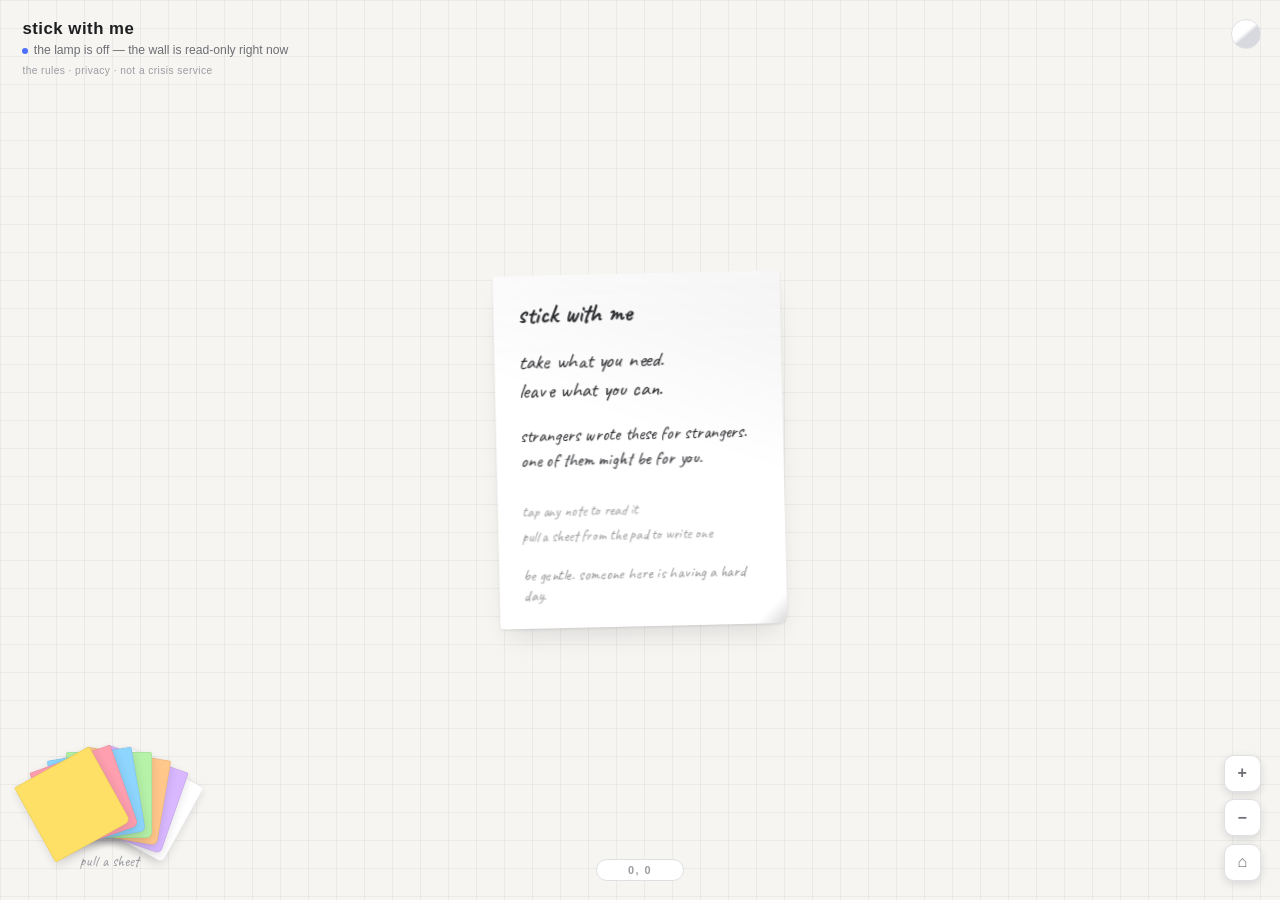
==== commit 2a37af03: "The creed is the idea, not a button "a wall of support from strangers, for strangers" was a descript" ====
--- a/index.html
+++ b/index.html
@@ -4,10 +4,10 @@
   <meta charset="utf-8">
   <meta name="viewport" content="width=device-width, initial-scale=1">
   <title>stick with me</title>
-  <meta name="description" content="An endless wall of support from strangers, for strangers. Take what you need; leave what you can.">
+  <meta name="description" content="Take what you need. Leave what you can. An endless wall of notes strangers wrote for strangers — one of them might be for you.">
 
   <meta property="og:title" content="stick with me">
-  <meta property="og:description" content="An endless wall of support from strangers, for strangers. Take what you need; leave what you can.">
+  <meta property="og:description" content="Take what you need. Leave what you can. Strangers wrote these for strangers — one of them might be for you.">
   <meta property="og:type" content="website">
   <meta property="og:url" content="https://stick-with-me.com">
 
@@ -261,10 +261,15 @@
           if (py < miny) miny = py; if (py > maxy) maxy = py;
         });
         var r = wallEl.getBoundingClientRect();
-        var spanX = (maxx - minx) + 700, spanY = (maxy - miny) + 700;
         hx = sx / pts.length;
         hy = sy / pts.length;
-        hz = Math.min(1.1, Math.max(ZMIN, Math.min(r.width / spanX, r.height / spanY)));
+        if (r.width < 50 || r.height < 50) {
+          hz = 1;                    /* measured before layout — don't guess */
+        } else {
+          var spanX = (maxx - minx) + 420, spanY = (maxy - miny) + 420;
+          /* never open so far out that the words can't be read */
+          hz = Math.min(1.1, Math.max(0.62, Math.min(r.width / spanX, r.height / spanY)));
+        }
       }
       if (animate) { tgt.x = hx; tgt.y = hy; tgt.z = hz; kick(); }
       else jumpTo(hx, hy, hz);
@@ -387,7 +392,9 @@
     var lastTaken = null;
     function takeOne() {
       if (!st || !st.notes.length) { say('the wall is bare — be the first to leave one.'); return; }
-      var n = st.notes[Math.floor(Math.random() * st.notes.length)];
+      showNote(st.notes[Math.floor(Math.random() * st.notes.length)]);
+    }
+    function showNote(n) {
       lastTaken = n;
       document.getElementById('bigTxt').textContent = n.text;
       document.getElementById('bigSg').textContent = '— ' + (n.name || 'a stranger');
@@ -745,25 +752,39 @@
       place(d, 0, 0, 'welcome');
 
       d.appendChild(el('span', 'wtitle', 'stick with me'));
-      d.appendChild(el('p', 'wline', 'a wall of support from strangers, for strangers.'));
-      d.appendChild(el('p', 'wline', 'someone will read what you leave here on a day you will never know about. that is the whole idea.'));
-
-      var acts = el('p', 'wacts');
-      var a1 = el('a', null, 'take what you need');
-      a1.href = '#'; a1.title = 'a note from the wall, for you';
-      a1.addEventListener('pointerdown', function (e) { e.stopPropagation(); });
-      a1.addEventListener('click', function (e) { e.preventDefault(); takeOne(); });
-      var a2 = el('a', null, 'leave what you can');
-      a2.href = '#'; a2.title = 'or pull a sheet from the pad';
-      a2.addEventListener('pointerdown', function (e) { e.stopPropagation(); });
-      a2.addEventListener('click', function (e) { e.preventDefault(); leaveOne(); });
-      acts.appendChild(a1);
-      acts.appendChild(document.createTextNode(' · '));
-      acts.appendChild(a2);
-      d.appendChild(acts);
+
+      /* the idea, stated plainly — not a control. The wall's own objects
+         are the controls: a note to click, a pad to pull from. */
+      var creed = el('p', 'wcreed');
+      creed.appendChild(document.createTextNode('take what you need.'));
+      creed.appendChild(document.createElement('br'));
+      creed.appendChild(document.createTextNode('leave what you can.'));
+      d.appendChild(creed);
+
+      d.appendChild(el('p', 'wline', 'strangers wrote these for strangers. one of them might be for you.'));
+
+      var how = el('p', 'whow');
+      how.appendChild(el('span', null, 'tap any note to read it'));
+      how.appendChild(document.createElement('br'));
+      how.appendChild(el('span', null, 'pull a sheet from the pad to write one'));
+      d.appendChild(how);
 
       d.appendChild(el('p', 'wfoot', 'be gentle. someone here is having a hard day.'));
       return d;
+    }
+
+    /* A sticky is small and people write a lot. Step the words down until
+       they fit the paper; past a floor they'd be unreadable, so the note
+       shows what it can and opening it gives you the rest. */
+    function fitNote(d) {
+      var tx = d.querySelector('.notetext');
+      if (!tx) return;
+      var em = 1;
+      for (var i = 0; i < 8 && tx.scrollHeight > tx.clientHeight + 1; i++) {
+        em -= 0.09;
+        if (em < 0.55) { d.classList.add('clipped'); break; }
+        tx.style.fontSize = em.toFixed(2) + 'em';
+      }
     }
 
     /* ================= render ================= */
@@ -777,9 +798,11 @@
 
     var editing = null;   /* {id, token} while rewriting an already-stuck note */
     var draggingDraft = false;
+    var fitQueue = [];
     function render() {
       /* never rebuild the wall out from under a note being moved */
       if (draggingDraft) { presEl.textContent = presenceLine(); return; }
+      fitQueue = [];
       spaceEl.textContent = '';
       presEl.textContent = presenceLine();
 
@@ -790,8 +813,18 @@
         place(d, n.x, n.y, n.id);
         d.title = '( ' + Math.round(n.x || 0) + ', ' + Math.round(n.y || 0) + ' )';
         if (n.strokes && n.strokes.length) d.appendChild(noteSvg(n.strokes, n.ink));
+        fitQueue.push(d);
         d.appendChild(el('span', 'notetext', n.text));
         d.appendChild(el('span', 'sg', '— ' + (n.name || 'a stranger')));
+        d.title = 'read it  ·  ( ' + Math.round(n.x || 0) + ', ' + Math.round(n.y || 0) + ' )';
+        (function (note) {
+          var moved = false, sx = 0, sy = 0;
+          d.addEventListener('pointerdown', function (e) { moved = false; sx = e.clientX; sy = e.clientY; });
+          d.addEventListener('pointerup', function (e) {
+            if (Math.hypot(e.clientX - sx, e.clientY - sy) > 5) return;  /* that was a pan */
+            showNote(note);
+          });
+        })(n);
         if (peelable(n.id) && !isArchive) {
           var eb = el('button', 'peelbtn editbtn', 'edit');
           eb.type = 'button';
@@ -838,6 +871,8 @@
       });
 
       if (!isArchive) spaceEl.appendChild(welcomeNote());
+      fitQueue.forEach(fitNote);
+      fitQueue = [];
     }
 
     /* your draft can be nudged around the wall until it sets */
--- a/styles.css
+++ b/styles.css
@@ -254,7 +254,21 @@
   font-size: 0.72em; opacity: 0.5;
   white-space: nowrap; overflow: hidden; text-overflow: ellipsis;
 }
-.note.longtext { font-size: 0.82em; }
+.note { cursor: pointer; }
+/* words that still won't fit fade out rather than being chopped mid-letter */
+.note.clipped .notetext {
+  -webkit-mask-image: linear-gradient(180deg, #000 76%, transparent 100%);
+  mask-image: linear-gradient(180deg, #000 76%, transparent 100%);
+}
+.note.clipped::before {
+  content: "read it";
+  position: absolute; left: 15px; bottom: 12px;
+  font-family: var(--sans); font-size: 8.5px; font-weight: 700;
+  letter-spacing: 0.12em; text-transform: uppercase;
+  color: rgba(44, 45, 48, 0.4); z-index: 2;
+}
+.note.welcome { cursor: default; }
+.note.welcome::before { content: none; }
 
 /* doodles live on an svg layer under the words */
 .note svg, .bignote svg {
@@ -582,12 +596,18 @@
   display: block; font-weight: 700; font-size: 22px; margin-bottom: 9px;
 }
 .note.welcome .wline { margin: 0 0 9px; font-size: 16px; line-height: 1.4; }
-.note.welcome .wacts { margin: 13px 0 0; font-size: 15px; }
-.note.welcome .wacts a {
-  color: var(--blue-deep); text-decoration: none;
-  border-bottom: 1px solid rgba(58, 85, 196, 0.35);
-}
-.note.welcome .wacts a:hover { border-bottom-color: var(--blue-deep); }
+/* the creed — the largest words on the note after its name */
+.note.welcome .wcreed {
+  margin: 4px 0 14px;
+  font-size: 19px; line-height: 1.35;
+  color: #2c2d30;
+}
+/* how it works, said once, quietly */
+.note.welcome .whow {
+  margin: 14px 0 0;
+  font-size: 13.5px; line-height: 1.55;
+  color: rgba(44, 45, 48, 0.45);
+}
 .note.welcome .wfoot {
   margin: 14px 0 0; font-size: 14px; color: rgba(44, 45, 48, 0.5);
 }
